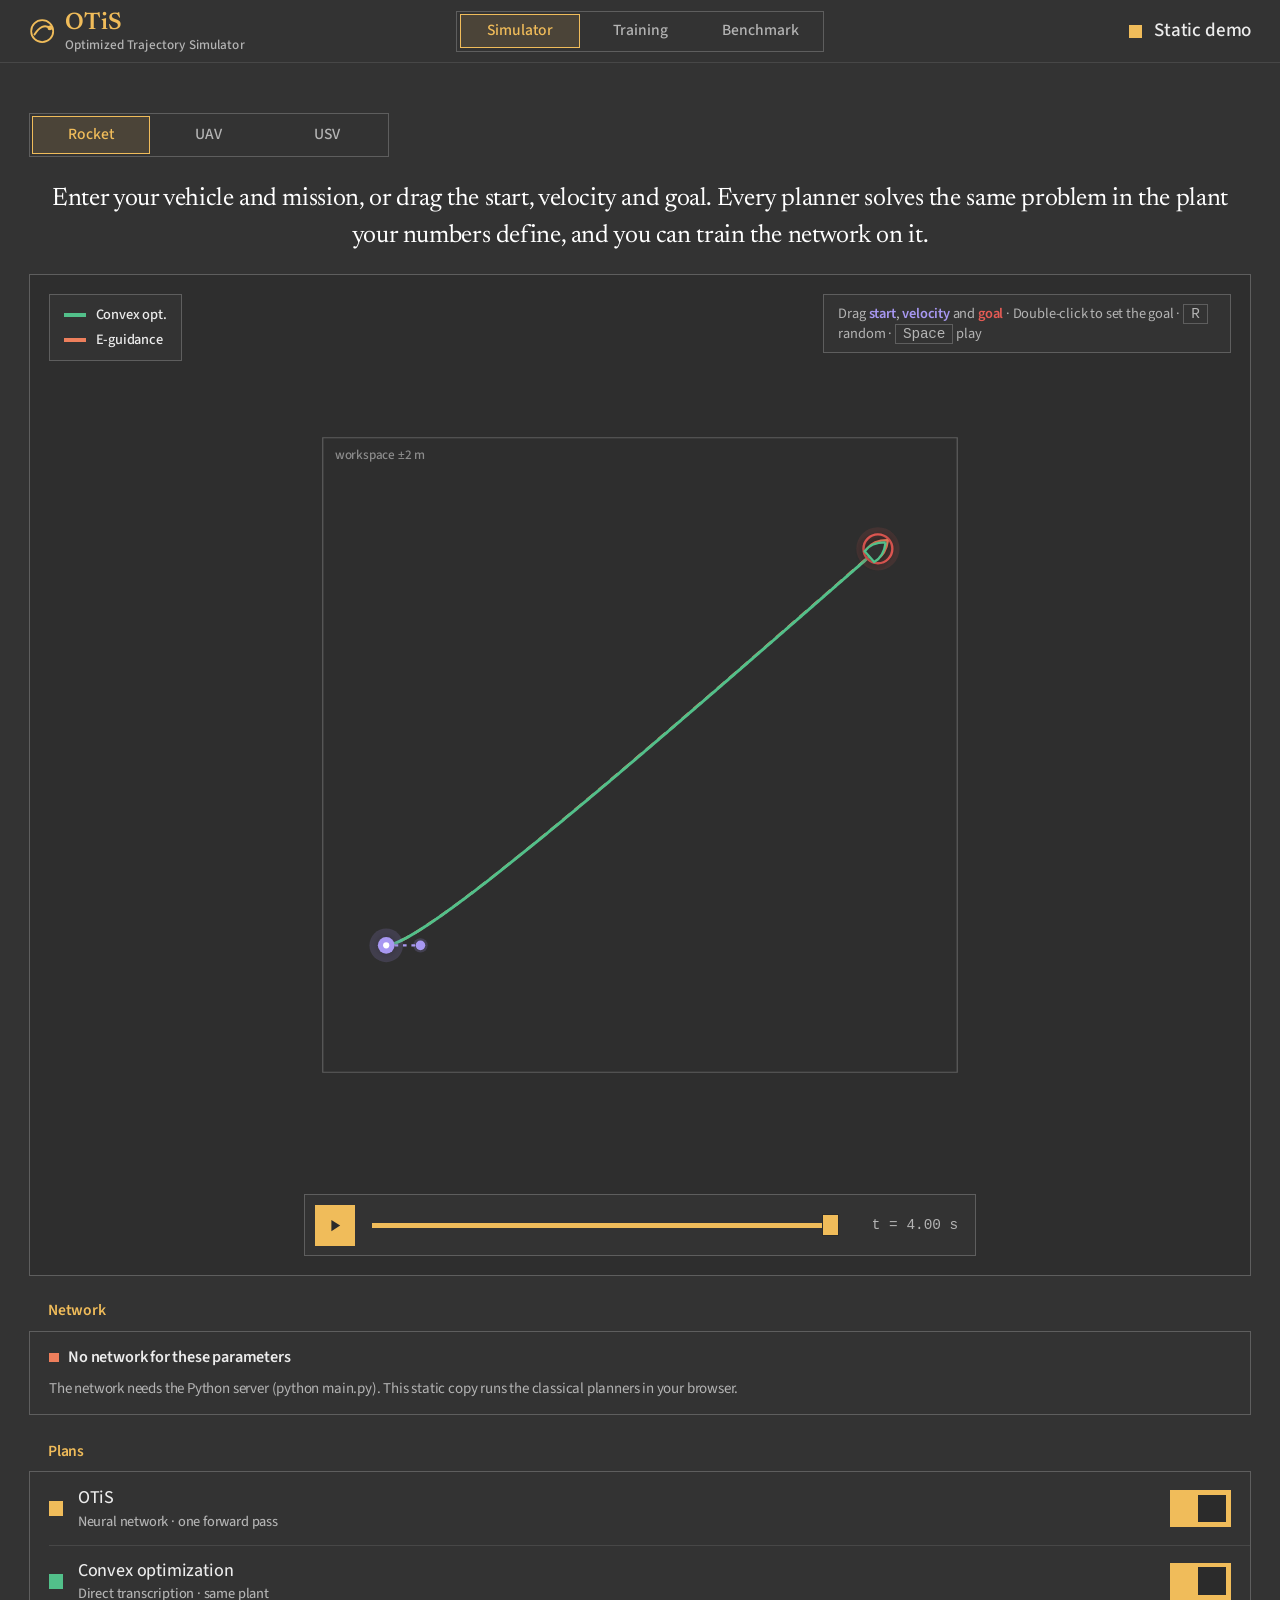
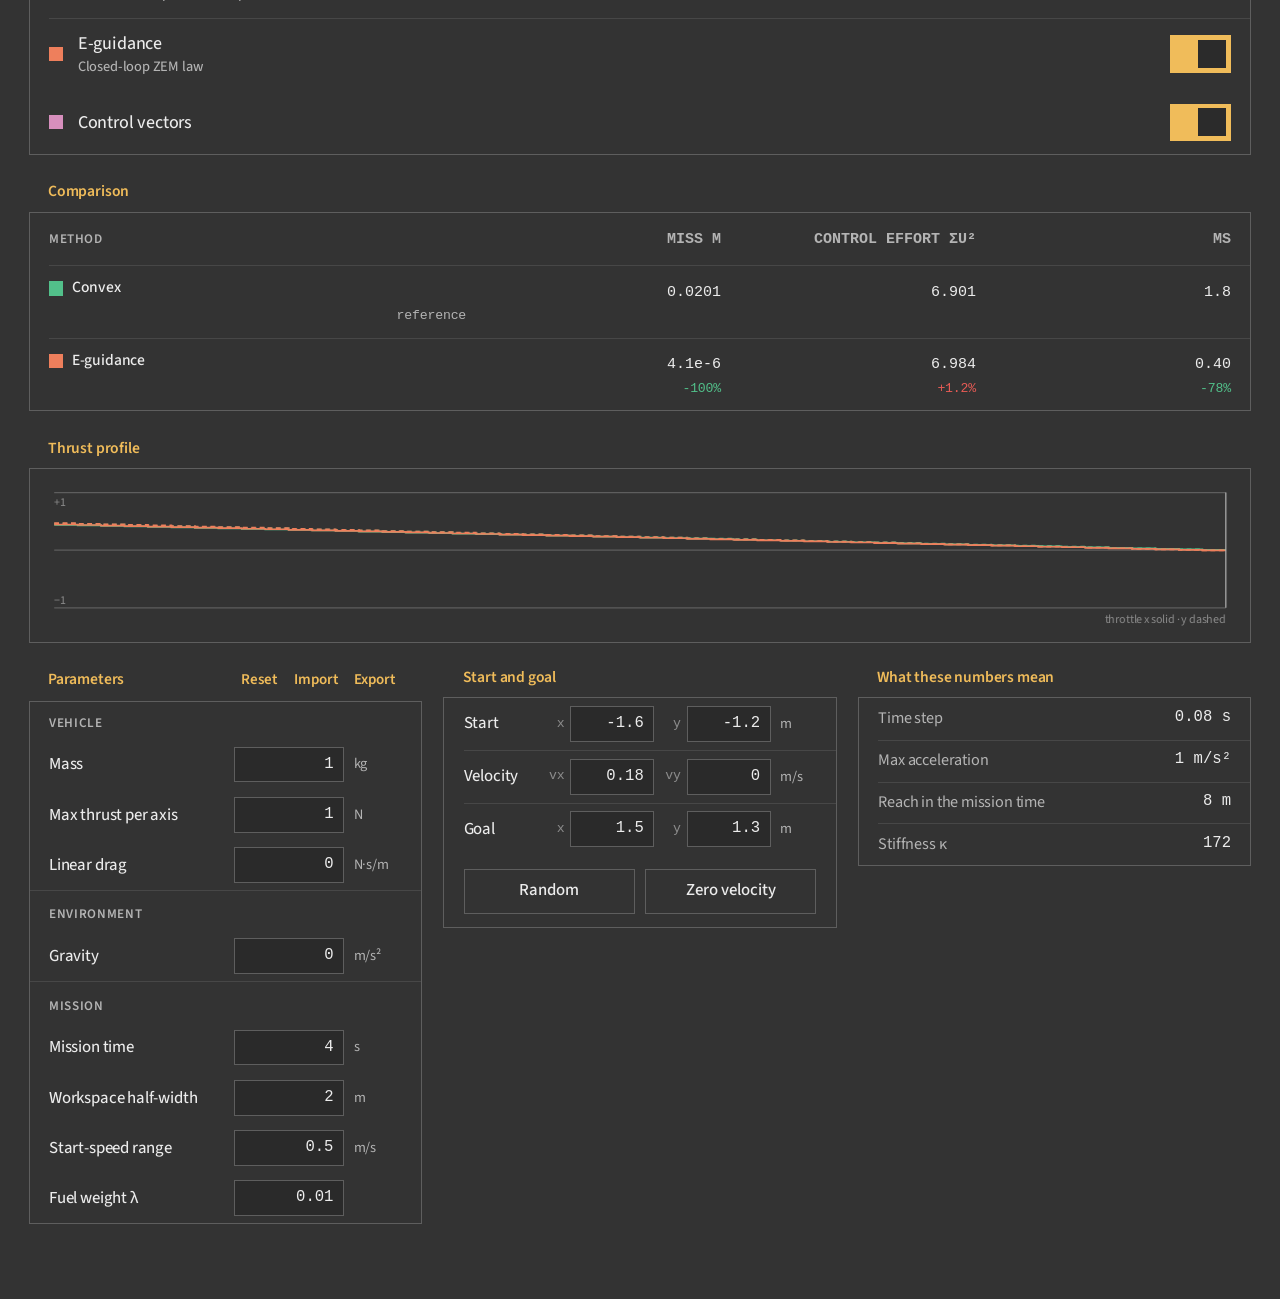
==== otis/web/index.html @ 578c7965 "Initial commit: OTiS (Optimized Trajectory Simulator)" ====
<!doctype html>
<html lang="en">
<head>
  <meta charset="utf-8">
  <meta name="viewport" content="width=device-width, initial-scale=1">
  <title>OTiS</title>
  <meta name="color-scheme" content="dark">
  <meta name="theme-color" content="#333333">
  <link rel="preconnect" href="https://fonts.googleapis.com">
  <link rel="preconnect" href="https://fonts.gstatic.com" crossorigin>
  <link href="https://fonts.googleapis.com/css2?family=Newsreader:opsz,wght@6..72,400..700&family=Source+Sans+3:ital,wght@0,400..700;1,400..700&display=swap" rel="stylesheet">
  <link rel="stylesheet" href="styles.css">
</head>
<body>
  <header class="navbar">
    <div class="nav-inner">
      <div class="brand">
        <svg viewBox="0 0 24 24" class="brand-mark" aria-hidden="true"><circle cx="12" cy="12" r="10" fill="none" stroke="currentColor" stroke-width="1.6"/><path d="M5 15 Q12 4 19 9" fill="none" stroke="currentColor" stroke-width="1.8" stroke-linecap="round"/><circle cx="19" cy="9" r="2.2" fill="currentColor"/></svg>
        <div class="brand-text"><span>OTiS</span><small>Optimized Trajectory Simulator</small></div>
      </div>
      <div class="segmented" id="tabs" role="tablist">
        <button role="tab" data-tab="simulator" class="active">Simulator</button>
        <button role="tab" data-tab="training">Training</button>
        <button role="tab" data-tab="benchmark">Benchmark</button>
        <span class="seg-thumb"></span>
      </div>
      <div class="status" id="status"><span class="dot"></span><span id="status-text">Connecting…</span></div>
    </div>
  </header>

  <main>
    <div class="nav-sub" id="nav-sub">
      <div class="segmented" id="vehicle-tabs" role="tablist" aria-label="Vehicle">
        <button data-vehicle="rocket" class="active">Rocket</button>
        <button data-vehicle="uav">UAV</button>
        <button data-vehicle="usv">USV</button>
        <span class="seg-thumb"></span>
      </div>
    </div>
    <!-- ======================= SIMULATOR ======================= -->
    <section class="view active" id="view-simulator">
      <div class="hero">
        <p id="sim-hero">Enter your vehicle and mission, or drag the start, velocity and goal. Every planner solves the same problem in the plant your numbers define, and you can train the network on it.</p>
      </div>
      <div class="layout three">
        <aside class="inspector params-panel" id="params-panel" aria-label="Parameters">
          <div class="group">
            <div class="group-title">Parameters
              <span class="title-actions">
                <button class="linkbtn" id="btn-reset" title="Restore this vehicle's preset">Reset</button>
                <button class="linkbtn" id="btn-import" title="Load a mission file">Import</button>
                <button class="linkbtn" id="btn-export" title="Save these parameters and the scenario as JSON">Export</button>
                <input type="file" id="import-file" accept="application/json,.json" hidden>
              </span>
            </div>
            <div id="param-groups"></div>
          </div>
          <div class="group">
            <div class="group-title">Start and goal</div>
            <div class="list">
              <div class="field-pair"><span class="pair-lab">Start</span>
                <label class="mini"><span>x</span><input class="num-in" data-sc="x0.0" type="text" inputmode="decimal"></label>
                <label class="mini"><span>y</span><input class="num-in" data-sc="x0.1" type="text" inputmode="decimal"></label><span class="unit">m</span></div>
              <div class="field-pair"><span class="pair-lab">Velocity</span>
                <label class="mini"><span>vx</span><input class="num-in" data-sc="x0.2" type="text" inputmode="decimal"></label>
                <label class="mini"><span>vy</span><input class="num-in" data-sc="x0.3" type="text" inputmode="decimal"></label><span class="unit">m/s</span></div>
              <div class="field-pair"><span class="pair-lab">Goal</span>
                <label class="mini"><span>x</span><input class="num-in" data-sc="goal.0" type="text" inputmode="decimal"></label>
                <label class="mini"><span>y</span><input class="num-in" data-sc="goal.1" type="text" inputmode="decimal"></label><span class="unit">m</span></div>
              <div class="row buttons"><button class="btn" id="btn-random">Random</button><button class="btn" id="btn-zero">Zero velocity</button></div>
            </div>
          </div>
          <div class="group">
            <div class="group-title">What these numbers mean</div>
            <div class="list" id="derived"></div>
          </div>
        </aside>

        <div class="stage card">
          <canvas id="sim-canvas"></canvas>
          <div class="legend glass" id="sim-legend"></div>
          <div class="hint glass" id="sim-hint">Drag <b class="c-start">start</b>, <b class="c-vel">velocity</b> and <b class="c-goal">goal</b> · Double-click to set the goal · <kbd>R</kbd> random · <kbd>Space</kbd> play</div>
          <div class="transport glass">
            <button class="icon-btn" id="play-btn" aria-label="Play"><svg viewBox="0 0 24 24"><path d="M8 5v14l11-7z"/></svg></button>
            <input type="range" id="time-slider" min="0" max="50" value="50" step="0.01" aria-label="Time">
            <span class="mono" id="time-label">t = 4.00 s</span>
          </div>
        </div>

        <aside class="inspector">
          <div class="group">
            <div class="group-title">Network</div>
            <div class="list" id="neural-card"></div>
          </div>

          <div class="group">
            <div class="group-title">Plans</div>
            <div class="list">
              <div id="method-list"></div>
              <label class="row"><span class="swatch thrust"></span><span class="grow">Control vectors</span><input type="checkbox" class="switch" id="show-thrust" checked></label>
            </div>
          </div>

          <div class="group">
            <div class="group-title">Comparison <span class="muted" id="opt-note"></span></div>
            <div class="list compare" id="compare"></div>
          </div>

          <div class="group">
            <div class="group-title">Thrust profile</div>
            <div class="list pad"><canvas id="thrust-canvas" height="120"></canvas></div>
          </div>

        </aside>
      </div>
    </section>

    <!-- ======================= TRAINING ======================= -->
    <section class="view" id="view-training">
      <div class="hero">
        <h1>Train a model for your vehicle.</h1>
      </div>
      <div class="layout">
        <div class="stage card">
          <canvas id="train-canvas"></canvas>
          <div class="badge glass" id="train-badge">Step 0</div>
          <div class="transport glass">
            <button class="icon-btn" id="evo-play" aria-label="Replay evolution"><svg viewBox="0 0 24 24"><path d="M8 5v14l11-7z"/></svg></button>
            <input type="range" id="evo-slider" min="0" max="0" value="0" step="1" aria-label="Training snapshot">
            <span class="mono" id="evo-label">live</span>
          </div>
        </div>
        <aside class="inspector">
          <div class="group">
            <div class="group-title">Plant <span class="muted">from the Simulator's parameters</span></div>
            <div class="list" id="train-plant"></div>
          </div>
          <div class="group">
            <div class="group-title">Model</div>
            <div class="list">
              <div class="row col">
                <div class="segmented small" id="size-seg"></div>
                <small class="muted" id="size-note"></small>
              </div>
              <div class="row"><span class="grow">Training steps</span><span class="mono" id="steps-val">6000</span></div>
              <div class="row slider-row"><input type="range" id="steps" min="500" max="30000" step="500" value="6000"></div>
              <div class="row buttons">
                <button class="btn primary" id="btn-train">Train</button>
                <button class="btn" id="btn-pause" disabled>Pause</button>
                <button class="btn" id="btn-stop" disabled>Stop</button>
              </div>
            </div>
          </div>
          <div class="group">
            <div class="group-title">Progress</div>
            <div class="list">
              <div class="row col">
                <div class="progress"><div id="progress-bar"></div></div>
              </div>
              <div class="kpis">
                <div class="kpi"><span class="kpi-val" id="k-loss">—</span><span class="kpi-lab">Validation loss</span></div>
                <div class="kpi"><span class="kpi-val" id="k-dist">—</span><span class="kpi-lab">Mean miss</span></div>
                <div class="kpi"><span class="kpi-val" id="k-rate">—</span><span class="kpi-lab">Steps / s</span></div>
                <div class="kpi"><span class="kpi-val" id="k-params">—</span><span class="kpi-lab">Parameters</span></div>
              </div>
            </div>
          </div>
          <div class="group">
            <div class="group-title">Loss <span class="muted">log scale</span></div>
            <div class="list pad"><canvas id="loss-canvas" height="180"></canvas>
              <div class="mini-legend"><span><i class="ln neural"></i>Validation loss</span><span><i class="ln convex"></i>Squared miss</span></div>
            </div>
          </div>
        </aside>
      </div>
      <div class="card table-card log-card">
        <div class="log-head">
          <h2>Training log <span class="muted" id="log-sub">updates live while training</span></h2>
          <div class="log-tools">
            <span class="muted small-lab">Every</span>
            <div class="segmented" id="log-every">
              <button data-every="100">100</button><button data-every="250" class="active">250</button><button data-every="500">500</button><button data-every="1000">1000</button>
            </div>
            <span class="muted small-lab">steps</span>
            <button class="btn" id="log-csv">Export CSV</button>
          </div>
        </div>
        <div class="table-wrap log-wrap"><table id="log-table"></table></div>
        <small class="muted log-foot">Validation metrics are measured on the same fixed set of unseen missions at every row. Δ val is the change from the row below. Time excludes compilation and pauses.</small>
      </div>
    </section>

    <!-- ======================= BENCHMARK ======================= -->
    <section class="view" id="view-benchmark">
      <div class="hero">
        <h1>Measured against the status quo.</h1>
        <p>Thousands of unseen missions, scored by the same simulator. The convex solver is how flight systems solve this class of problem. The exact optimum is the referee.</p>
      </div>
      <div id="bench-empty" class="card empty">No benchmark yet. Run <code>python main.py --benchmark</code>, then reload.</div>
      <div id="bench" hidden>
        <div class="tiles" id="bench-tiles"></div>
        <div class="card table-card">
          <h2>Problem definition</h2>
          <dl class="defs" id="problem-def"></dl>
        </div>
        <div class="card table-card">
          <h2>Head-to-head</h2>
          <div class="table-wrap"><table id="bench-table"></table></div>
        </div>
        <div class="card table-card">
          <h2>Numerical deltas</h2>
          <div class="table-wrap"><table id="delta-table"></table></div>
          <div class="delta-legend"><span><i class="good-sw"></i>green = better for the first method</span><span><i class="bad-sw"></i>red = worse for the first method</span><span class="muted">ΔJ % is a ratio of means: (mean J<sub>a</sub> − mean J<sub>b</sub>) / mean J<sub>b</sub>. Lower is better in every column.</span></div>
        </div>
        <div class="two">
          <div class="card table-card">
            <h2>Cross-validation</h2>
            <ul class="checks" id="cv-list"></ul>
          </div>
          <div class="card table-card">
            <h2>Compute per plan</h2>
            <div class="bars" id="time-bars"></div>
          </div>
        </div>
        <p class="footnote" id="bench-foot"></p>
      </div>
    </section>
  </main>

  <div class="toast glass" id="toast"></div>
  <script src="plant.js"></script>
  <script src="app.js"></script>
</body>
</html>
---- otis/web/styles.css ----
/* UI scale 1.2 applied to all px sizes. OTiS — charcoal #333 with a gold #f0bc5a accent and hairline outlines. */

:root {
  /* Dark charcoal page, warm gold accent, thin outlines instead of shadows
     (inspired by Wolfram|Alpha's home page). */
  --bg: #333333;
  --bg-elev: #333333;          /* boxes sit on the page, separated by a line */
  --bg-input: #2a2a2a;
  --fill: rgba(255, 255, 255, 0.06);
  --fill-2: rgba(255, 255, 255, 0.11);
  --label: #ececec;
  --label-2: #b4b4b4;
  --label-3: #8c8c8c;
  --line: #5e5e5e;             /* the thin box outline */
  --line-strong: #7a7a7a;
  --sep: #474747;              /* rows inside a box */
  --glass: #333333;
  --glass-border: #5e5e5e;
  --nav: #333333;
  --shadow: none;

  --accent: #f0bc5a;
  --on-accent: #2b2b2b;
  --blue: #f0bc5a;             /* OTiS network path = brand gold */
  --purple: #a898f2;           /* start marker, velocity */
  --green: #52c08a;            /* convex optimization */
  --orange: #ee7f5c;           /* E-guidance */
  --red: #e65b55;              /* goal */
  --pink: #d78fbd;             /* control vectors */
  --indigo: #a898f2;
  --teal: #55b6cc;             /* pursuit */
  --yellow: #f6d27f;
  --navy: #f0bc5a;

  --canvas-bg: #2e2e2e;
  --grid: rgba(255, 255, 255, 0.05);
  --grid-strong: #5e5e5e;

  --radius-xl: 0;
  --radius-l: 0;
  --radius-m: 0;
  --font: "Source Sans 3", "Segoe UI", system-ui, sans-serif;
  --serif: "Newsreader", "Iowan Old Style", "Palatino Linotype", Palatino, serif;
  --mono: ui-monospace, "SF Mono", "JetBrains Mono", Menlo, Consolas, monospace;
  --ease: cubic-bezier(.25, .1, .25, 1);
  --spring: cubic-bezier(.34, 1.36, .64, 1);
}

* { box-sizing: border-box; }
html, body { margin: 0; }
body {
  background: var(--bg);
  color: var(--label);
  font-family: var(--font);
  font-size: 18px;
  line-height: 1.4;
  letter-spacing: -0.01em;
  -webkit-font-smoothing: antialiased;
  -moz-osx-font-smoothing: grayscale;
}
button, input { font: inherit; color: inherit; }
.mono { font-family: var(--mono); font-size: 15.6px; font-variant-numeric: tabular-nums; letter-spacing: 0; }
.muted { color: var(--label-2); font-weight: 400; }
small { display: block; color: var(--label-2); font-size: 14.4px; margin-top: 1px; }
code, kbd { font-family: var(--mono); font-size: 14.4px; background: var(--fill); padding: 1px 7.2px; border-radius: 0; }

/* ---------- navigation bar (translucent material) ---------- */
.navbar {
  position: sticky; top: 0; z-index: 20;
  background: var(--nav);
  backdrop-filter: saturate(180%) blur(24px);
  -webkit-backdrop-filter: saturate(180%) blur(24px);
  border-bottom: 0.5px solid var(--sep);
}
.nav-inner {
  max-width: 1728px; margin: 0 auto; height: 62.4px; padding: 0 28.8px;
  display: grid; grid-template-columns: 1fr auto 1fr; align-items: center; gap: 19.2px;
}
.brand { display: flex; align-items: center; gap: 9.6px; font-weight: 600; font-size: 20.4px; letter-spacing: -0.02em; }
.brand-text { display: flex; flex-direction: column; line-height: 1.15; }
.brand-text span { font-family: var(--serif); font-size: 24px; letter-spacing: 0.02em; }
.brand-text small { margin: 0; font-size: 13.2px; font-weight: 500; color: var(--label-2); letter-spacing: 0.01em; }
.brand-mark { width: 26.4px; height: 26.4px; color: var(--accent); }
.status { justify-self: end; display: flex; align-items: center; gap: 9.6px; font-size: 15.6px; color: var(--label-2); }
.status .dot { width: 9.6px; height: 9.6px; border-radius: 0; background: var(--label-3); transition: background .3s; }
.status.live .dot { background: var(--green); box-shadow: 0 0 0 0 var(--green); animation: pulse 1.6s infinite; }
.status.ready .dot { background: var(--blue); }
.status.warn .dot { background: var(--orange); }
@keyframes pulse { 0% { box-shadow: 0 0 0 0 rgba(52,199,89,.5);} 70% { box-shadow: 0 0 0 8.4px rgba(52,199,89,0);} 100% { box-shadow: 0 0 0 0 rgba(52,199,89,0);} }

/* ---------- segmented control ---------- */
.segmented {
  position: relative; display: inline-grid; grid-auto-flow: column; grid-auto-columns: 1fr;
  background: var(--fill); border-radius: 0; padding: 2.4px; isolation: isolate;
}
.segmented button {
  position: relative; z-index: 1; border: 0; background: none; cursor: pointer;
  padding: 6px 21.6px; font-size: 15.6px; font-weight: 500; border-radius: 0; color: var(--label);
  transition: color .2s var(--ease); white-space: nowrap;
}
.segmented .seg-thumb {
  position: absolute; z-index: 0; top: 2.4px; bottom: 2.4px; left: 2.4px; border-radius: 0;
  background: var(--bg-elev); box-shadow: 0 3.6px 9.6px rgba(0,0,0,.12), 0 3.6px 1px rgba(0,0,0,.04);
  transition: transform .35s var(--spring), width .35s var(--spring);
}
.segmented.small { display: grid; width: 100%; }
.segmented.small button { padding: 6px 4.8px; font-size: 14.4px; min-width: 0; overflow: hidden; text-overflow: ellipsis; }
.layout > * { min-width: 0; }

/* ---------- views ---------- */
main { max-width: 1728px; margin: 0 auto; padding: 0 28.8px 76.8px; }
.view { display: none; animation: fade .45s var(--ease); }
.view.active { display: block; }
@keyframes fade { from { opacity: 0; transform: translateY(7.2px); } to { opacity: 1; transform: none; } }

.hero { text-align: center; padding: 52.8px 0 33.6px; }
.hero h1 { font-size: clamp(38.4px, 4.2vw, 62.4px); line-height: 1.07; font-weight: 650; letter-spacing: -0.025em; margin: 0 0 14.4px; font-family: var(--serif); }
.hero p { max-width: 864px; margin: 0 auto; font-size: 22.8px; line-height: 1.45; color: var(--label-2); letter-spacing: -0.015em; }

.layout { display: grid; grid-template-columns: minmax(0, 1fr) 468px; gap: 24px; align-items: start; }
@media (max-width: 1296px) { .layout { grid-template-columns: 1fr; } }

.card { background: var(--bg-elev); border-radius: 0; box-shadow: var(--shadow); }
.glass {
  background: var(--glass);
  backdrop-filter: saturate(180%) blur(28.8px);
  -webkit-backdrop-filter: saturate(180%) blur(28.8px);
  border: 0.5px solid var(--glass-border);
  box-shadow: 0 4.8px 21.6px rgba(0,0,0,.08);
}

/* ---------- stage ---------- */
.stage { position: relative; overflow: hidden; aspect-ratio: 1 / 0.82; width: 100%; }
.stage canvas { position: absolute; inset: 0; width: 100%; height: 100%; display: block; touch-action: none; }
#sim-canvas { cursor: crosshair; }
#sim-canvas.grab { cursor: grab; }
#sim-canvas.grabbing { cursor: grabbing; }
.legend { position: absolute; top: 19.2px; left: 19.2px; border-radius: 0; padding: 9.6px 14.4px; display: flex; flex-direction: column; gap: 4.8px; font-size: 14.4px; font-weight: 500; }
.legend span { display: flex; align-items: center; gap: 9.6px; }
.legend i { width: 21.6px; height: 3.6px; border-radius: 0; display: inline-block; }
.hint { position: absolute; top: 19.2px; right: 19.2px; border-radius: 0; padding: 8.4px 14.4px; font-size: 14.4px; color: var(--label-2); max-width: 408px; transition: opacity .4s; }
.hint b { font-weight: 600; }
.c-start { color: var(--purple); } .c-goal { color: var(--red); } .c-vel { color: var(--indigo); }
.badge { position: absolute; top: 19.2px; left: 19.2px; border-radius: 0; padding: 8.4px 14.4px; font-size: 15.6px; font-weight: 600; font-variant-numeric: tabular-nums; }
.transport {
  position: absolute; left: 50%; bottom: 19.2px; transform: translateX(-50%);
  width: min(672px, calc(100% - 38.4px)); border-radius: 0; padding: 9.6px 16.8px 9.6px 9.6px;
  display: flex; align-items: center; gap: 14.4px;
}
.transport .mono { min-width: 103.2px; text-align: right; color: var(--label-2); font-size: 14.4px; }
.icon-btn { width: 40.8px; height: 40.8px; border-radius: 0; border: 0; background: var(--accent); color: white; display: grid; place-items: center; cursor: pointer; flex: none; transition: transform .2s var(--spring), filter .2s; }
.icon-btn svg { width: 19.2px; height: 19.2px; fill: currentColor; }
.icon-btn:hover { filter: brightness(1.08); }
.icon-btn:active { transform: scale(.92); }

/* ---------- range slider (iOS style) ---------- */
input[type=range] { -webkit-appearance: none; appearance: none; width: 100%; height: 33.6px; background: transparent; cursor: pointer; flex: 1; --p: 100%; }
input[type=range]::-webkit-slider-runnable-track { height: 4.8px; border-radius: 0; background: linear-gradient(to right, var(--accent) var(--p), var(--fill-2) var(--p)); }
input[type=range]::-moz-range-track { height: 4.8px; border-radius: 0; background: var(--fill-2); }
input[type=range]::-moz-range-progress { height: 4.8px; border-radius: 0; background: var(--accent); }
input[type=range]::-webkit-slider-thumb { -webkit-appearance: none; width: 26.4px; height: 26.4px; margin-top: -10.8px; border-radius: 0; background: #fff; box-shadow: 0 0.5px 4.8px rgba(0,0,0,.12), 0 7.2px 15.6px rgba(0,0,0,.12), 0 0 0 .5px rgba(0,0,0,.04); transition: transform .15s var(--spring); }
input[type=range]::-moz-range-thumb { width: 26.4px; height: 26.4px; border: 0; border-radius: 0; background: #fff; box-shadow: 0 0.5px 4.8px rgba(0,0,0,.12), 0 7.2px 15.6px rgba(0,0,0,.12); }
input[type=range]:active::-webkit-slider-thumb { transform: scale(1.1); }

/* ---------- inspector: grouped inset lists ---------- */
.inspector { display: flex; flex-direction: column; gap: 26.4px; }
.group-title { font-size: 15.6px; font-weight: 600; color: var(--label); padding: 0 19.2px 8.4px; display: flex; justify-content: space-between; align-items: baseline; }
.group-title .muted { font-size: 14.4px; }
.list { background: var(--bg-elev); border-radius: 0; box-shadow: var(--shadow); overflow: hidden; }
.list.pad { padding: 14.4px 16.8px; }
.row { display: flex; align-items: center; gap: 14.4px; padding: 13.2px 19.2px; min-height: 52.8px; position: relative; }
.row + .row::before { content: ""; position: absolute; top: 0; left: 19.2px; right: 0; height: 0.5px; background: var(--sep); }
.row.col { flex-direction: column; align-items: stretch; gap: 7.2px; }
.row.slider-row { padding-top: 0; min-height: 40.8px; }
.row.slider-row::before { display: none; }
.row.buttons { gap: 9.6px; }
.row.buttons .btn { flex: 1; }
.grow { flex: 1; min-width: 0; font-weight: 450; }
label.row { cursor: pointer; }
.swatch { width: 14.4px; height: 14.4px; border-radius: 0; flex: none; }
.swatch.neural { background: var(--blue); } .swatch.convex { background: var(--green); } .swatch.eguid { background: var(--orange); } .swatch.thrust { background: var(--pink); }

/* iOS switch */
.switch { -webkit-appearance: none; appearance: none; width: 61.2px; height: 37.2px; border-radius: 0; background: var(--fill-2); position: relative; cursor: pointer; flex: none; transition: background .25s var(--ease); margin: 0; }
.switch::after { content: ""; position: absolute; top: 2.4px; left: 2.4px; width: 32.4px; height: 32.4px; border-radius: 0; background: #fff; box-shadow: 0 3.6px 9.6px rgba(0,0,0,.15), 0 3.6px 1px rgba(0,0,0,.06); transition: transform .3s var(--spring); }
.switch:checked { background: var(--green); }
.switch:checked::after { transform: translateX(24px); }

/* buttons */
.btn { border: 0; border-radius: 0; background: var(--fill); padding: 9.6px 19.2px; font-size: 16.8px; font-weight: 500; cursor: pointer; transition: transform .15s var(--spring), background .2s, opacity .2s; }
.btn:hover { background: var(--fill-2); }
.btn:active { transform: scale(.96); }
.btn.primary { background: var(--accent); color: #fff; }
.btn.primary:hover { filter: brightness(1.08); }
.btn:disabled { opacity: .4; pointer-events: none; }

/* comparison table */
.compare .row { padding: 12px 19.2px; }
.cmp-head { font-size: 13.2px; text-transform: uppercase; letter-spacing: .04em; color: var(--label-2); font-weight: 600; }
.cmp-grid { display: grid; grid-template-columns: minmax(0, 1.7fr) repeat(3, minmax(0, 1fr)); gap: 4.8px 9.6px; width: 100%; align-items: baseline; }
.cmp-grid .num { text-align: right; font-family: var(--mono); font-size: 15px; font-variant-numeric: tabular-nums; letter-spacing: 0; }
.cmp-name { display: flex; align-items: center; gap: 8.4px; font-weight: 500; font-size: 15.6px; white-space: nowrap; overflow: hidden; text-overflow: ellipsis; }
.delta { font-size: 13.2px; font-family: var(--mono); text-align: right; }
.delta.good { color: var(--green); } .delta.bad { color: var(--red); } .delta.neutral { color: var(--label-2); }

/* KPIs */
.kpis { display: grid; grid-template-columns: 1fr 1fr; border-top: 0.5px solid var(--sep); }
.kpi { padding: 14.4px 19.2px; display: flex; flex-direction: column; gap: 2.4px; }
.kpi:nth-child(odd) { border-right: 0.5px solid var(--sep); }
.kpi:nth-child(n+3) { border-top: 0.5px solid var(--sep); }
.kpi-val { font-size: 26.4px; font-weight: 600; letter-spacing: -0.02em; font-variant-numeric: tabular-nums; }
.kpi-lab { font-size: 14.4px; color: var(--label-2); }
.progress { height: 7.2px; border-radius: 0; background: var(--fill); overflow: hidden; }
.progress div { height: 100%; width: 0; background: var(--accent); border-radius: 0; transition: width .3s var(--ease); }
.mini-legend { display: flex; gap: 19.2px; font-size: 14.4px; color: var(--label-2); margin-top: 7.2px; }
.mini-legend .ln { display: inline-block; width: 16.8px; height: 3.6px; border-radius: 0; margin-right: 7.2px; vertical-align: middle; }
.ln.neural { background: var(--blue); } .ln.convex { background: var(--green); }
#thrust-canvas, #loss-canvas { width: 100%; display: block; }

/* ---------- benchmark ---------- */
.empty { padding: 57.6px; text-align: center; color: var(--label-2); }
.tiles { display: grid; grid-template-columns: repeat(4, 1fr); gap: 19.2px; margin-bottom: 24px; }
@media (max-width: 1152px) { .tiles { grid-template-columns: repeat(2, 1fr); } }
.tile { background: var(--bg-elev); border-radius: 0; box-shadow: var(--shadow); padding: 26.4px 26.4px 24px; }
.tile .t-lab { font-size: 15.6px; font-weight: 600; color: var(--label-2); }
.tile .t-val { font-size: 48px; font-weight: 700; letter-spacing: -0.035em; line-height: 1.1; margin: 9.6px 0 4.8px; font-variant-numeric: tabular-nums; }
.tile .t-sub { font-size: 15.6px; color: var(--label-2); }
.tile.blue .t-val { color: var(--blue); } .tile.green .t-val { color: var(--green); } .tile.orange .t-val { color: var(--orange); } .tile.indigo .t-val { color: var(--indigo); }
.table-card { padding: 26.4px 28.8px; margin-bottom: 24px; }
.table-card h2 { margin: 0 0 16.8px; font-size: 25.2px; font-weight: 600; letter-spacing: -0.02em; }
.table-wrap { overflow-x: auto; }
table { width: 100%; border-collapse: collapse; font-size: 16.8px; }
th { text-align: right; font-size: 14.4px; font-weight: 600; color: var(--label-2); padding: 9.6px 12px; border-bottom: 0.5px solid var(--sep); white-space: nowrap; }
td { text-align: right; padding: 13.2px 12px; border-bottom: 0.5px solid var(--sep); font-family: var(--mono); font-size: 15.6px; font-variant-numeric: tabular-nums; letter-spacing: 0; white-space: nowrap; }
th:first-child, td:first-child { text-align: left; font-family: var(--font); font-size: 16.8px; letter-spacing: -0.01em; }
td:first-child { font-weight: 500; }
tr:last-child td { border-bottom: 0; }
td.good { color: var(--green); } td.bad { color: var(--red); }
.two { display: grid; grid-template-columns: 1fr 1fr; gap: 24px; }
@media (max-width: 1152px) { .two { grid-template-columns: 1fr; } }
.checks { list-style: none; margin: 0; padding: 0; }
.checks li { display: flex; gap: 14.4px; padding: 12px 0; border-bottom: 0.5px solid var(--sep); align-items: flex-start; }
.checks li:last-child { border-bottom: 0; }
.checks .ok { width: 26.4px; height: 26.4px; border-radius: 0; background: var(--green); color: #fff; display: grid; place-items: center; flex: none; font-size: 15.6px; font-weight: 700; }
.checks .c-t { font-weight: 500; }
.checks .c-v { font-family: var(--mono); font-size: 14.4px; color: var(--label-2); }
.bars { display: flex; flex-direction: column; gap: 16.8px; }
.bar-row .bar-lab { display: flex; justify-content: space-between; font-size: 15.6px; margin-bottom: 6px; }
.bar-row .bar-lab .mono { color: var(--label-2); font-size: 14.4px; }
.bar-track { height: 12px; background: var(--fill); border-radius: 0; overflow: hidden; }
.bar-fill { height: 100%; border-radius: 0; transition: width .8s var(--ease); }
.footnote { color: var(--label-2); font-size: 15.6px; max-width: 1080px; margin: 9.6px auto 0; text-align: center; }

/* toast */
.toast { position: fixed; left: 50%; bottom: 33.6px; transform: translate(-50%, 24px); opacity: 0; border-radius: 0; padding: 12px 21.6px; font-size: 16.8px; font-weight: 500; pointer-events: none; transition: all .35s var(--spring); z-index: 50; }
.toast.show { opacity: 1; transform: translate(-50%, 0); }

@media (prefers-reduced-motion: reduce) { * { animation: none !important; transition: none !important; } }
@media (max-width: 768px) {
  .nav-inner { grid-template-columns: auto 1fr; padding: 0 19.2px; }
  .status { display: none; }
  main { padding: 0 19.2px 57.6px; }
  .hint { display: none; }
}


.vehicle-bar { display: flex; flex-direction: column; align-items: center; gap: 14.4px; margin: 0 0 26.4px; }
.vehicle-blurb { max-width: 864px; margin: 0; font-size: 18px; line-height: 1.45; color: var(--label-2); text-align: center; }
.swatch.pursuit { background: var(--teal); }

/* ---------- parameters panel ---------- */
.layout.three { grid-template-columns: 360px minmax(0, 1fr) 432px; }
@media (max-width: 1584px) {
  .layout.three { grid-template-columns: minmax(0, 1fr) 432px; }
  .layout.three .params-panel { grid-column: 1 / -1; order: 3; display: grid; grid-template-columns: repeat(auto-fit, minmax(360px, 1fr)); align-items: start; }
}
@media (max-width: 1296px) { .layout.three { grid-template-columns: 1fr; } }
.params-panel { gap: 21.6px; }
.title-actions { display: flex; gap: 2.4px; }
.linkbtn { border: 0; background: none; color: var(--accent); font-size: 15px; font-weight: 600; padding: 2.4px 7.2px; border-radius: 0; cursor: pointer; }
.linkbtn:hover { background: var(--fill); }
.param-sub { font-size: 13.2px; font-weight: 600; letter-spacing: .05em; text-transform: uppercase; color: var(--label-2); padding: 14.4px 19.2px 7.2px; }
.param-sub:first-child { padding-top: 12px; }
.param-list + .param-sub { border-top: 0.5px solid var(--sep); }
.field { display: grid; grid-template-columns: minmax(0, 1fr) 110.4px 52.8px; align-items: center; gap: 9.6px; padding: 7.2px 14.4px 7.2px 19.2px; min-height: 48px; }
.field-lab { font-size: 16.8px; font-weight: 450; line-height: 1.2; cursor: help; text-decoration: underline dotted transparent; text-underline-offset: 3.6px; }
.field-lab:hover { text-decoration-color: var(--label-3); }
.field .unit, .field-pair .unit { font-size: 14.4px; color: var(--label-2); white-space: nowrap; }
.num-in {
  width: 100%; min-width: 0; border: 0.5px solid transparent; border-radius: 0; background: var(--fill);
  padding: 6px 9.6px; text-align: right; font-family: var(--mono); font-size: 15.6px; font-variant-numeric: tabular-nums;
  letter-spacing: 0; outline: none; transition: background .15s, box-shadow .15s, border-color .15s;
}
.num-in:hover { background: var(--fill-2); }
.num-in:focus { background: var(--bg); border-color: var(--accent); box-shadow: 0 0 0 3.6px rgba(85, 85, 85, .18); }
.num-in.invalid { border-color: var(--red); box-shadow: 0 0 0 3.6px rgba(139, 58, 42, .18); }
.num-in.edited { font-weight: 600; }
.num-in:disabled { opacity: .55; cursor: not-allowed; }
.field-note { grid-column: 1 / -1; font-size: 13.8px; color: var(--red); margin-top: -2.4px; }
.field-pair { display: grid; grid-template-columns: 74.4px 1fr 1fr 40.8px; gap: 9.6px; align-items: center; padding: 8.4px 14.4px 8.4px 19.2px; position: relative; }
.field-pair + .field-pair::before { content: ""; position: absolute; top: 0; left: 19.2px; right: 0; height: 0.5px; background: var(--sep); }
.pair-lab { font-size: 16.8px; font-weight: 450; }
.mini { display: flex; align-items: center; gap: 6px; min-width: 0; }
.mini > span { font-size: 13.2px; color: var(--label-3); font-family: var(--mono); width: 16.8px; text-align: right; flex: none; }
.drow { display: flex; justify-content: space-between; gap: 14.4px; padding: 9.6px 19.2px; font-size: 16.2px; position: relative; }
.drow + .drow::before { content: ""; position: absolute; top: 0; left: 19.2px; right: 0; height: 0.5px; background: var(--sep); }
.drow .mono { color: var(--label); }
.drow .dlab { color: var(--label-2); }
.notes { padding: 9.6px 19.2px 14.4px; display: flex; flex-direction: column; gap: 7.2px; border-top: 0.5px solid var(--sep); }
.note { font-size: 15px; line-height: 1.35; padding: 8.4px 12px; border-radius: 0; background: rgba(181, 106, 60, .12); color: var(--label); }
.note.ok { background: rgba(61, 92, 74, .12); }
.note.info { background: var(--fill); color: var(--label-2); }
.neural-body { padding: 14.4px 19.2px; display: flex; flex-direction: column; gap: 9.6px; font-size: 16.2px; }
.neural-body .state { display: flex; align-items: center; gap: 9.6px; font-weight: 600; }
.neural-body .state i { width: 9.6px; height: 9.6px; border-radius: 0; background: var(--label-3); flex: none; }
.neural-body .state.on i { background: var(--green); }
.neural-body .state.live i { background: var(--green); animation: pulse 1.6s infinite; }
.neural-body .state.off i { background: var(--orange); }
.neural-body p { margin: 0; color: var(--label-2); font-size: 15px; }
.neural-body .btn { align-self: flex-start; }
.plant-summary { padding: 12px 19.2px 14.4px; display: flex; flex-wrap: wrap; gap: 7.2px; }
.chip { font-size: 14.4px; font-family: var(--mono); background: var(--fill); border-radius: 0; padding: 3.6px 9.6px; letter-spacing: 0; white-space: nowrap; }
.chip b { font-family: var(--font); font-weight: 600; margin-right: 4.8px; letter-spacing: -0.01em; }


/* ---------- outlined, shadowless theme ---------- */
.navbar { background: var(--bg); backdrop-filter: none; -webkit-backdrop-filter: none; border-bottom: 1px solid var(--sep); }
.brand-mark, .brand-text span { color: var(--accent); }
.card, .list, .tile, .glass { background: var(--bg-elev); box-shadow: none; border: 1px solid var(--line); backdrop-filter: none; -webkit-backdrop-filter: none; }
.glass { background: rgba(51, 51, 51, 0.94); }
.stage.card { background: var(--canvas-bg); }
.hero h1 { color: var(--label); font-weight: 500; }
.hero p { font-family: var(--serif); font-style: italic; font-weight: 300; color: var(--label-2); }
.group-title { color: var(--accent); font-weight: 600; }
.group-title .muted { color: var(--label-3); }

/* segmented: dark pill track, active segment outlined in gold */
.segmented { background: transparent; border: 1px solid var(--line); padding: 2.4px; }
.segmented .seg-thumb { background: rgba(240, 188, 90, 0.12); box-shadow: none; border: 1px solid var(--accent); }
.segmented button { color: var(--label-2); }
.segmented button.active { color: var(--accent); }

/* buttons */
.btn { background: transparent; border: 1px solid var(--line); color: var(--label); }
.btn:hover { background: var(--fill); border-color: var(--line-strong); }
.btn.primary { background: var(--accent); border-color: var(--accent); color: var(--on-accent); font-weight: 600; }
.btn.primary:hover { filter: brightness(1.06); background: var(--accent); }
.icon-btn { color: var(--on-accent); }
.linkbtn { color: var(--accent); }

/* switch: outlined track, gold when on */
.switch { background: transparent; border: 1px solid var(--line-strong); }
.switch::after { background: var(--label-2); box-shadow: none; top: 3.6px; left: 3.6px; width: 27.6px; height: 27.6px; }
.switch:checked { background: var(--accent); border-color: var(--accent); }
.switch:checked::after { background: var(--on-accent); }

/* sliders */
input[type=range]::-webkit-slider-thumb { background: var(--accent); box-shadow: none; border: 1px solid var(--on-accent); width: 16.8px; height: 21.6px; margin-top: -8.4px; }
input[type=range]::-moz-range-thumb { background: var(--accent); box-shadow: none; border: 1px solid var(--on-accent); width: 16.8px; height: 21.6px; }

/* inputs: dark field, thin line, gold focus ring like a search box */
.num-in { background: var(--bg-input); border: 1px solid var(--line); color: var(--label); }
.num-in:hover { background: var(--bg-input); border-color: var(--line-strong); }
.num-in:focus { background: var(--bg-input); border-color: var(--accent); box-shadow: 0 0 0 1px var(--accent); }
.num-in.invalid { border-color: var(--red); box-shadow: 0 0 0 1px var(--red); }
.num-in.edited { color: var(--accent); }

/* notes, chips, progress */
.note { background: transparent; border: 1px solid rgba(238, 127, 92, 0.55); color: var(--label); }
.note.ok { border-color: rgba(82, 192, 138, 0.55); }
.note.info { background: transparent; border: 1px solid var(--line); color: var(--label-2); }
.chip { background: transparent; border: 1px solid var(--line); }
.progress { background: var(--bg-input); border: 1px solid var(--sep); }
.bar-track { background: var(--bg-input); }
.checks .ok { color: var(--on-accent); }
kbd, code { background: transparent; border: 1px solid var(--line); }
.status.ready .dot { background: var(--accent); }
.kpis, .kpi, .kpi:nth-child(odd), .kpi:nth-child(n+3), .notes, .param-list + .param-sub { border-color: var(--sep); }
.toast { color: var(--label); }


/* ---------- training log ---------- */
.log-card { margin-top: 24px; }
.log-head { display: flex; align-items: center; justify-content: space-between; gap: 19.2px; flex-wrap: wrap; margin-bottom: 14.4px; }
.log-head h2 { margin: 0; }
.log-head h2 .muted { font-size: 15.6px; font-weight: 400; letter-spacing: 0; margin-left: 9.6px; color: var(--label-3); }
.log-tools { display: flex; align-items: center; gap: 9.6px; }
.log-tools .segmented button { padding: 4.8px 14.4px; font-size: 15px; }
.small-lab { font-size: 15px; color: var(--label-3); }
.log-wrap { max-height: 432px; overflow-y: auto; border: 1px solid var(--sep); }
#log-table th { position: sticky; top: 0; background: var(--bg); z-index: 1; }
#log-table td { padding: 8.4px 12px; }
#log-table tr.latest td { color: var(--accent); }
#log-table tr.fresh td { animation: logflash 1.2s var(--ease); }
@keyframes logflash { from { background: rgba(240, 188, 90, 0.16); } to { background: transparent; } }
#log-table td.empty { text-align: left; color: var(--label-3); font-family: var(--font); }
.log-foot { display: block; margin-top: 12px; font-size: 14.4px; }


/* ---------- vehicle bar under the logo ---------- */
.nav-sub { padding: 18px 0 0; display: flex; align-items: center; }
.nav-sub.hidden { display: none; }
.nav-sub .segmented button { padding: 6px 22px; font-size: 15.6px; }
.hero { padding-top: 28px; }

/* larger status marker, top right */
.status { font-size: 19px; gap: 12px; color: var(--label); font-weight: 500; }
.status .dot { width: 13px; height: 13px; }
/* simulator intro: white, upright */
#sim-hero { color: #ffffff; font-style: normal; font-weight: 400; }

/* vehicle bar = parameters column width; training badge matches it */
:root { --side-w: 360px; --bar-h: 44px; }
.nav-sub { padding: 34px 0 0; }
.nav-sub .segmented { width: var(--side-w); height: var(--bar-h); box-sizing: border-box; }
.nav-sub .segmented button { padding: 0 8px; }
.view > .hero:first-child { padding-top: 22px; padding-bottom: 22px; }
#train-badge { width: var(--side-w); height: var(--bar-h); box-sizing: border-box; display: flex; align-items: center; justify-content: center; padding: 0 12px; white-space: nowrap; }
#sim-hero { font-size: 25.2px; max-width: 1000px; }
@media (max-width: 640px) { :root { --side-w: 100%; } }

/* intro sentence spans exactly the simulation column */
#view-simulator > .hero { display: grid; grid-template-columns: var(--side-w) minmax(0, 1fr) 432px; gap: 24px; text-align: center; }
#view-simulator > .hero #sim-hero { grid-column: 2; max-width: none; margin: 0; }
@media (max-width: 1584px) {
  #view-simulator > .hero { grid-template-columns: minmax(0, 1fr) 432px; }
  #view-simulator > .hero #sim-hero { grid-column: 1; }
}
@media (max-width: 1296px) { #view-simulator > .hero { grid-template-columns: 1fr; } }

/* badge: right edge flush with the vehicle bar (stage inset is 19.2px) */
#train-badge { width: calc(var(--side-w) - 20.2px); padding: 0 6px; font-size: 15px; }

/* vehicle bar sits in the title row, left column; no whitespace above the row */
.view > .hero:first-child { padding-top: 16px; padding-bottom: 20px; }
.view > .hero .nav-sub { padding: 0; grid-column: 1; grid-row: 1; align-self: center; justify-self: start; }
#view-simulator > .hero #sim-hero { grid-row: 1; }
#view-training > .hero { display: grid; grid-template-columns: var(--side-w) minmax(0, 1fr) var(--side-w); gap: 24px; align-items: center; }
#view-training > .hero h1 { grid-column: 2; grid-row: 1; margin: 0; }
@media (max-width: 1584px) {
  #view-simulator > .hero { grid-template-columns: var(--side-w) minmax(0, 1fr); }
  #view-simulator > .hero #sim-hero { grid-column: 2; }
}
@media (max-width: 1296px) {
  #view-simulator > .hero, #view-training > .hero { grid-template-columns: 1fr; }
  #view-simulator > .hero #sim-hero, #view-training > .hero h1 { grid-column: 1; grid-row: 2; }
}

/* equal space above and below the intro; Training title gets the same visible top gap
   (24px offsets the h1's tighter line-height vs. the intro's 1.45) */
#view-simulator > .hero { padding-top: 49.6px; padding-bottom: 20px; }
#view-training > .hero { padding-top: 53.6px; }
#view-benchmark > .hero { padding-top: 53.6px; }


/* ---------- benchmark: problem definition + delta legend ---------- */
.defs { margin: 0; display: grid; grid-template-columns: 1fr; border-top: 1px solid var(--sep); }
.defs > div { display: grid; grid-template-columns: 200px minmax(0, 1fr); gap: 16px; padding: 10px 0; border-bottom: 1px solid var(--sep); }
.defs > div:last-child { border-bottom: 0; }
.defs dt { color: var(--accent); font-weight: 600; font-size: 15px; }
.defs dd { margin: 0; color: var(--label); font-size: 15.6px; line-height: 1.45; }
@media (max-width: 768px) { .defs > div { grid-template-columns: 1fr; gap: 4px; } }
.delta-legend { display: flex; flex-wrap: wrap; gap: 8px 22px; margin-top: 14px; font-size: 14px; color: var(--label-2); align-items: center; }
.delta-legend i { display: inline-block; width: 12px; height: 12px; margin-right: 7px; vertical-align: -1px; }
.delta-legend .good-sw { background: var(--green); }
.delta-legend .bad-sw { background: var(--red); }
.delta-legend .muted { color: var(--label-3); }
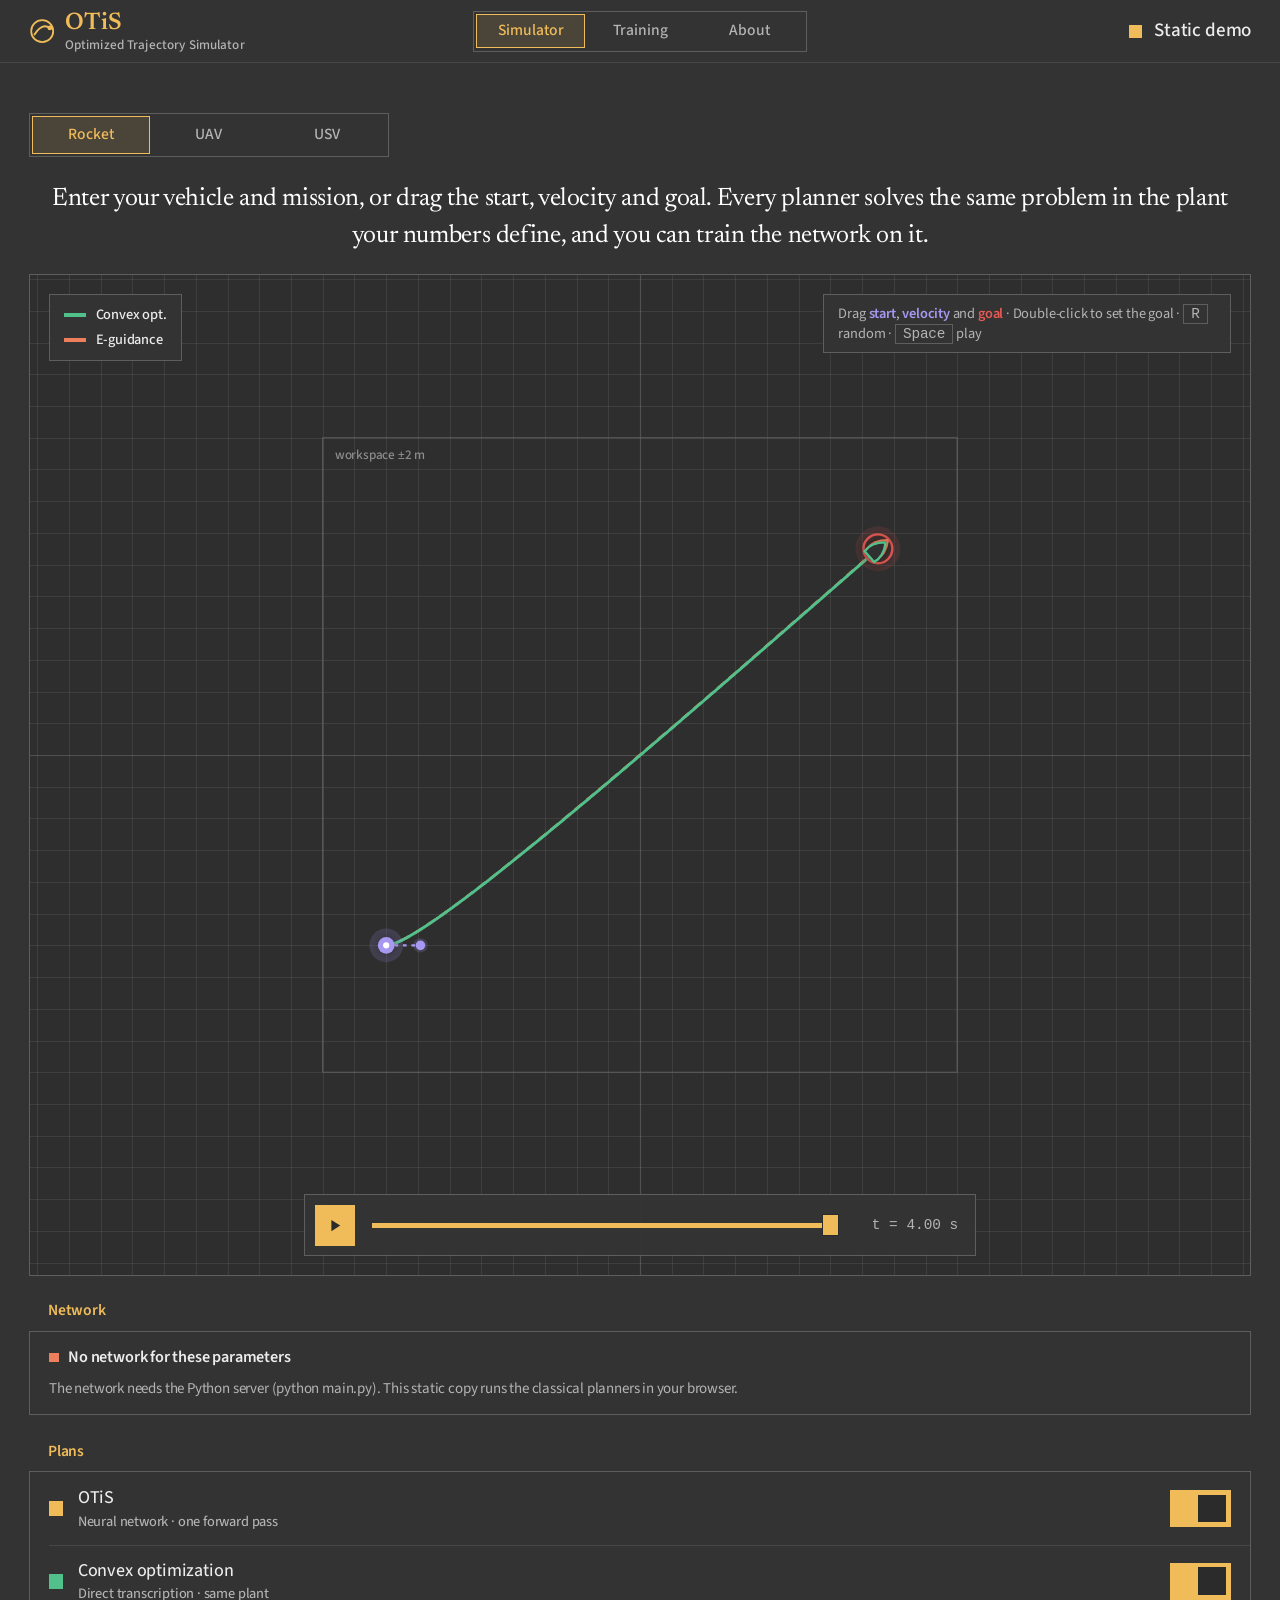
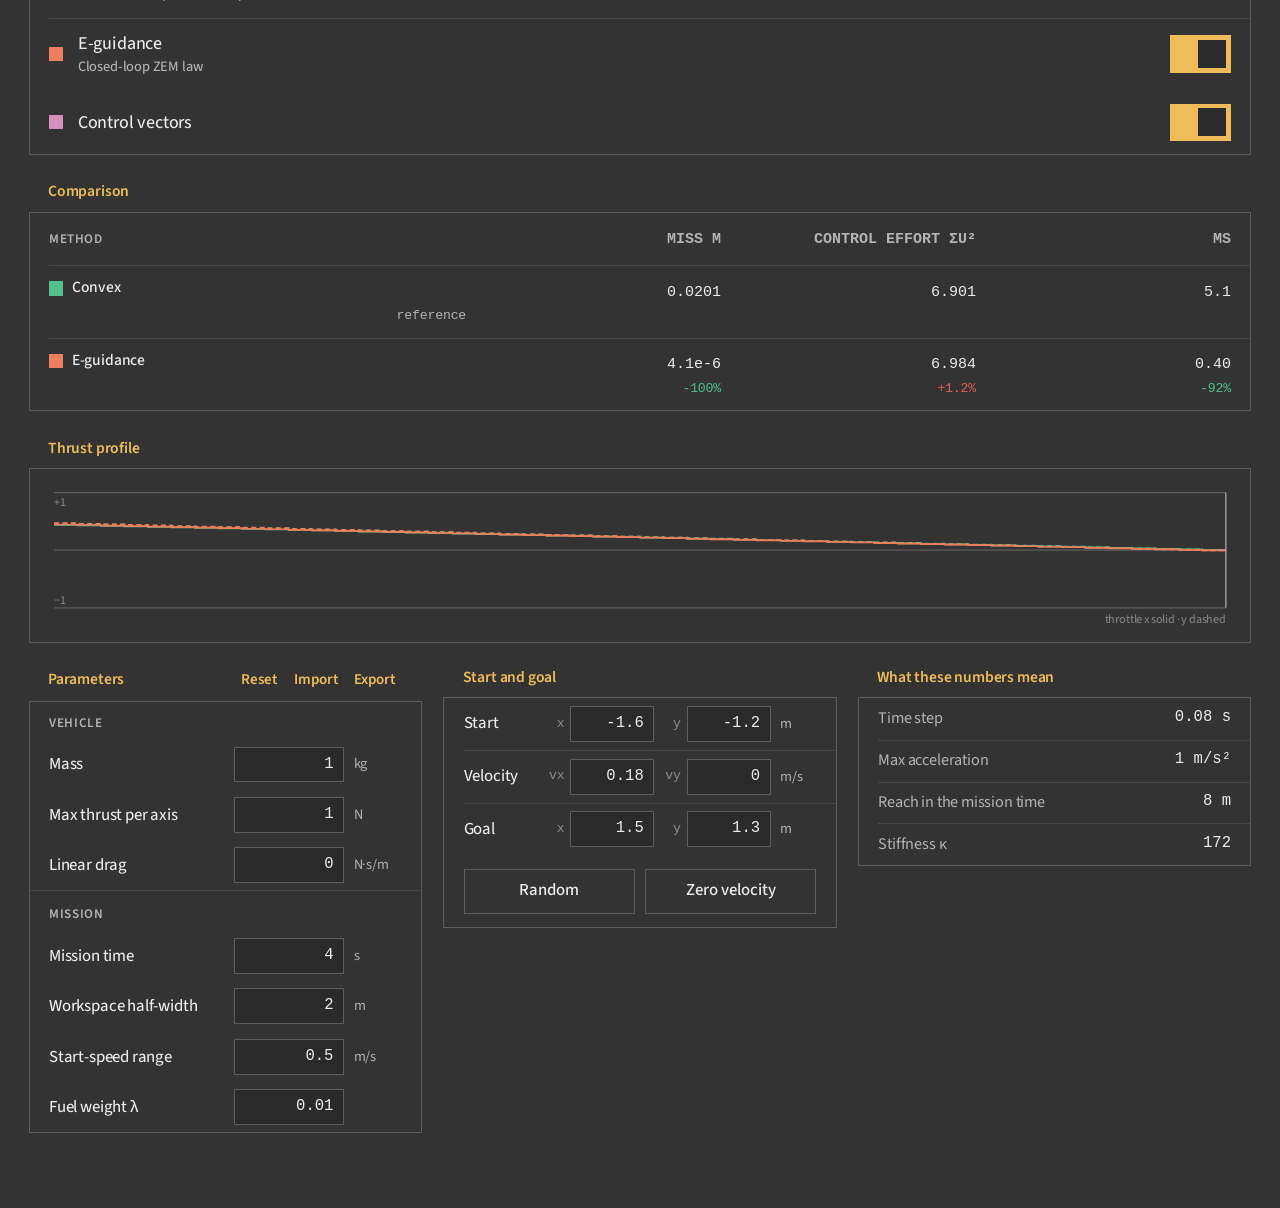
==== commit 1300f82e: "Update UI, hide gravity, and add slide-ready benchmark export. Replace the in-app Benchmark tab with" ====
--- a/otis/web/index.html
+++ b/otis/web/index.html
@@ -21,7 +21,7 @@
       <div class="segmented" id="tabs" role="tablist">
         <button role="tab" data-tab="simulator" class="active">Simulator</button>
         <button role="tab" data-tab="training">Training</button>
-        <button role="tab" data-tab="benchmark">Benchmark</button>
+        <button role="tab" data-tab="about">About</button>
         <span class="seg-thumb"></span>
       </div>
       <div class="status" id="status"><span class="dot"></span><span id="status-text">Connecting…</span></div>
@@ -190,39 +190,59 @@
       </div>
     </section>
 
-    <!-- ======================= BENCHMARK ======================= -->
-    <section class="view" id="view-benchmark">
+    <!-- ======================= ABOUT ======================= -->
+    <section class="view" id="view-about">
       <div class="hero">
-        <h1>Measured against the status quo.</h1>
-        <p>Thousands of unseen missions, scored by the same simulator. The convex solver is how flight systems solve this class of problem. The exact optimum is the referee.</p>
-      </div>
-      <div id="bench-empty" class="card empty">No benchmark yet. Run <code>python main.py --benchmark</code>, then reload.</div>
-      <div id="bench" hidden>
-        <div class="tiles" id="bench-tiles"></div>
-        <div class="card table-card">
-          <h2>Problem definition</h2>
-          <dl class="defs" id="problem-def"></dl>
-        </div>
-        <div class="card table-card">
-          <h2>Head-to-head</h2>
-          <div class="table-wrap"><table id="bench-table"></table></div>
-        </div>
-        <div class="card table-card">
-          <h2>Numerical deltas</h2>
-          <div class="table-wrap"><table id="delta-table"></table></div>
-          <div class="delta-legend"><span><i class="good-sw"></i>green = better for the first method</span><span><i class="bad-sw"></i>red = worse for the first method</span><span class="muted">ΔJ % is a ratio of means: (mean J<sub>a</sub> − mean J<sub>b</sub>) / mean J<sub>b</sub>. Lower is better in every column.</span></div>
-        </div>
-        <div class="two">
-          <div class="card table-card">
-            <h2>Cross-validation</h2>
-            <ul class="checks" id="cv-list"></ul>
-          </div>
-          <div class="card table-card">
-            <h2>Compute per plan</h2>
-            <div class="bars" id="time-bars"></div>
-          </div>
-        </div>
-        <p class="footnote" id="bench-foot"></p>
+        <h1>How OTiS works.</h1>
+      </div>
+      <div class="about">
+        <div class="card about-lead">
+          <p>OTiS plans a vehicle's whole maneuver in one step. You give it where the vehicle is, how fast it is moving and where it has to be. A neural network answers with a complete plan: 50 thrust commands, one for each moment of the mission.</p>
+          <p>The network is not trained on examples. It learns by flying practice missions through a physics simulator and measuring, exactly, how every command it chose affected the miss and the fuel. There is no dataset to collect and no trial-and-error reinforcement learning.</p>
+        </div>
+
+        <div class="group-title about-h">The training loop</div>
+        <ol class="steps">
+          <li><span class="n">1</span><div><b>Describe the vehicle</b><p>Mass, thrust, drag, gravity, mission time and workspace, or a preset. This defines the physics; it is the only input OTiS needs.</p></div></li>
+          <li><span class="n">2</span><div><b>Invent missions</b><p>Each step draws 1,024 random starts, velocities and goals inside the workspace. The simulator is the data source.</p></div></li>
+          <li><span class="n">3</span><div><b>Plan and fly</b><p>The network outputs a thrust plan for each mission, and the plans are flown through a differentiable RK4 simulator.</p></div></li>
+          <li><span class="n">4</span><div><b>Score</b><p>Every flight gets one number: J = miss² + λ·control effort. Small λ favors accuracy; large λ saves fuel.</p></div></li>
+          <li><span class="n">5</span><div><b>Learn exactly</b><p>Because the simulator is differentiable, the exact gradient of J flows back through every integration step into the network's weights.</p></div></li>
+        </ol>
+        <p class="about-note">After training, a new mission costs a single forward pass: about a millisecond for one plan, and thousands of plans at once on a GPU.</p>
+
+        <div class="about-grid">
+          <div class="card about-card">
+            <div class="group-title">The physics</div>
+            <p>Thrust-driven vehicles (Rocket, UAV, USV) are a point mass in a plane, state [x, y, v<sub>x</sub>, v<sub>y</sub>]:</p>
+            <p class="eq">v̇ = (F<sub>max</sub>/m)·u − (c/m)·v − [0, g]</p>
+            <p>The throttle u is limited to [−1, 1] on each axis. A mission is 50 commands spread evenly over the mission time, each held for one step and integrated with fourth-order Runge–Kutta. Units are SI.</p>
+          </div>
+          <div class="card about-card">
+            <div class="group-title">The network</div>
+            <p>A residual multilayer perceptron: pre-LayerNorm blocks with GELU and skip connections, from 0.6 M to 51 M parameters.</p>
+            <p>It is given physics-informed inputs: positions and velocities scaled to the workspace, and the zero-effort miss, which is where the vehicle would end up if it never fired. Its output passes through tanh, so every command stays inside the thrust limit.</p>
+          </div>
+          <div class="card about-card">
+            <div class="group-title">What it is compared with</div>
+            <p><b>Convex optimization</b> (CVXPY + Clarabel): the way flight systems such as G-FOLD solve this class of problem, re-solved for every mission.</p>
+            <p><b>Apollo E-guidance</b>: the classic closed-form steering law, which steers for an exact rendezvous and spends more control effort to get it.</p>
+            <p><b>Exact optimum</b>: because this plant is linear, the true best plan can be computed, so the network's distance from optimal is measured, not estimated.</p>
+          </div>
+          <div class="card about-card">
+            <div class="group-title">One network per plant</div>
+            <p>A trained network is valid only for the physics and objective it learned: thrust-to-mass, gravity, drag-to-mass, mission time and λ. OTiS fingerprints each network with those values and shows it only when they match. Change a parameter and the Simulator offers to train a new one.</p>
+            <p>The stiffness κ in the Simulator predicts how hard that training will be. High thrust-to-weight with a small λ learns slowest.</p>
+          </div>
+          <div class="card about-card">
+            <div class="group-title">Honest limits</div>
+            <p>Training covers linear thrust plants today. Missing the target is penalized rather than forbidden, so the network trades a small miss for less effort, while E-guidance hits exactly. A network carries no hard guarantee; a solver does. The network's case is a fixed, tiny cost per plan that stays fixed as problems grow harder.</p>
+          </div>
+          <div class="card about-card">
+            <div class="group-title">Built with</div>
+            <p>JAX, Flax and Optax for the simulator, network and training (on an RTX 5070 Ti through WSL2); CVXPY with Clarabel and OSQP for the solvers; SciPy for an independent integrator check. The interface is plain HTML, CSS and JavaScript with no build step.</p>
+          </div>
+        </div>
       </div>
     </section>
   </main>
--- a/otis/web/styles.css
+++ b/otis/web/styles.css
@@ -450,7 +450,7 @@
    (24px offsets the h1's tighter line-height vs. the intro's 1.45) */
 #view-simulator > .hero { padding-top: 49.6px; padding-bottom: 20px; }
 #view-training > .hero { padding-top: 53.6px; }
-#view-benchmark > .hero { padding-top: 53.6px; }
+#view-about > .hero { padding-top: 53.6px; }
 
 
 /* ---------- benchmark: problem definition + delta legend ---------- */
@@ -465,3 +465,26 @@
 .delta-legend .good-sw { background: var(--green); }
 .delta-legend .bad-sw { background: var(--red); }
 .delta-legend .muted { color: var(--label-3); }
+
+
+/* ---------- about ---------- */
+.about { max-width: 1240px; margin: 0 auto; }
+.about p { margin: 0 0 12px; font-size: 17.5px; line-height: 1.55; color: var(--label); }
+.about p:last-child { margin-bottom: 0; }
+.about-lead { padding: 28px 32px; margin-bottom: 34px; }
+.about-lead p { font-size: 20px; }
+.about-h { margin: 0 0 14px; font-size: 16px; }
+.steps { list-style: none; margin: 0; padding: 0; display: grid; grid-template-columns: repeat(5, 1fr); gap: 16px; }
+.steps li { border: 1px solid var(--line); padding: 18px 18px 20px; display: flex; flex-direction: column; gap: 12px; }
+.steps .n { width: 34px; height: 34px; display: grid; place-items: center; background: var(--accent); color: var(--on-accent); font-weight: 700; font-size: 17px; }
+.steps b { display: block; font-size: 18px; margin-bottom: 6px; }
+.steps p { font-size: 15.6px; color: var(--label-2); margin: 0; }
+.about-note { margin: 16px 0 34px !important; color: var(--label-2) !important; font-family: var(--serif); font-style: italic; font-size: 19px !important; text-align: center; }
+.about-grid { display: grid; grid-template-columns: repeat(2, 1fr); gap: 20px; }
+.about-card { padding: 22px 26px; }
+.about-card .group-title { margin: 0 0 12px; font-size: 16px; }
+.about-card p { font-size: 16.5px; }
+.about-card b { color: var(--label); }
+.about .eq { font-family: var(--serif); font-size: 22px; text-align: center; padding: 12px 0; border-top: 1px solid var(--sep); border-bottom: 1px solid var(--sep); }
+@media (max-width: 1100px) { .steps { grid-template-columns: repeat(2, 1fr); } }
+@media (max-width: 768px) { .steps, .about-grid { grid-template-columns: 1fr; } .about-lead { padding: 20px; } .about-lead p { font-size: 18px; } }
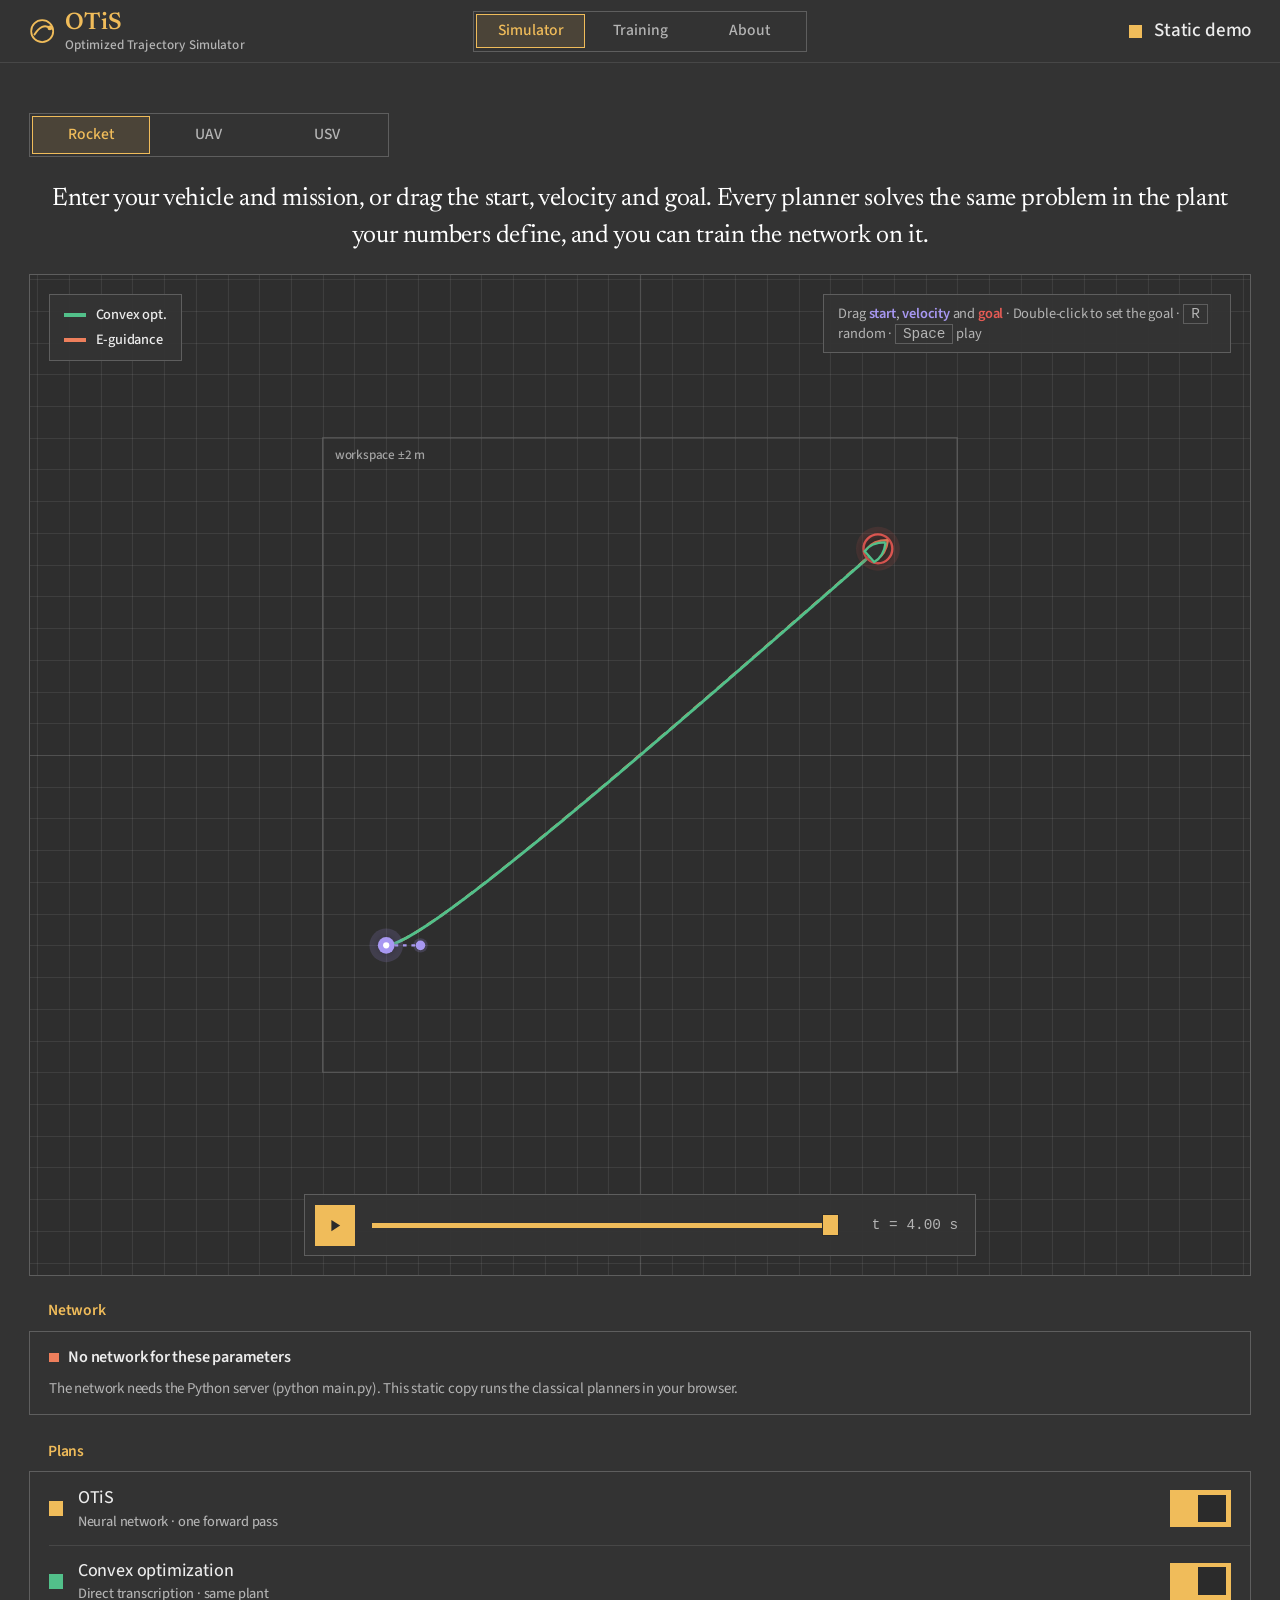
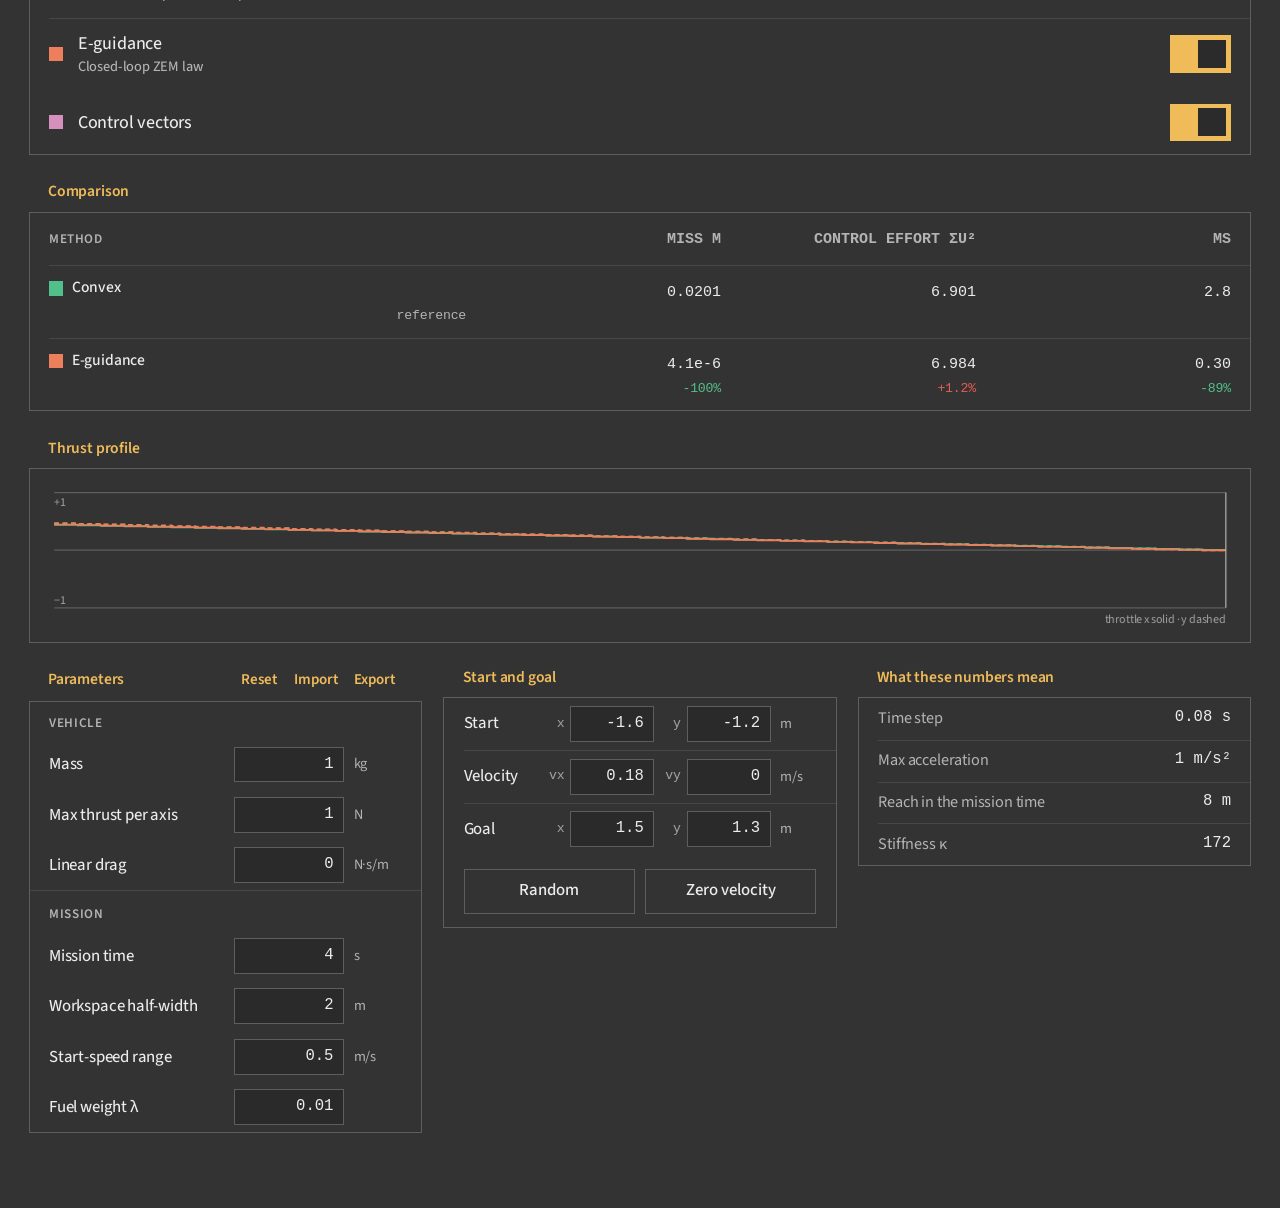
==== commit 292e607a: "Harden planning UI, use exact linear physics, and update the benchmark page. Update the standalone s" ====
--- a/otis/web/index.html
+++ b/otis/web/index.html
@@ -205,7 +205,7 @@
         <ol class="steps">
           <li><span class="n">1</span><div><b>Describe the vehicle</b><p>Mass, thrust, drag, gravity, mission time and workspace, or a preset. This defines the physics; it is the only input OTiS needs.</p></div></li>
           <li><span class="n">2</span><div><b>Invent missions</b><p>Each step draws 1,024 random starts, velocities and goals inside the workspace. The simulator is the data source.</p></div></li>
-          <li><span class="n">3</span><div><b>Plan and fly</b><p>The network outputs a thrust plan for each mission, and the plans are flown through a differentiable RK4 simulator.</p></div></li>
+          <li><span class="n">3</span><div><b>Plan and fly</b><p>The network outputs a thrust plan for each mission, and the plans are flown through a differentiable exact linear-plant simulator.</p></div></li>
           <li><span class="n">4</span><div><b>Score</b><p>Every flight gets one number: J = miss² + λ·control effort. Small λ favors accuracy; large λ saves fuel.</p></div></li>
           <li><span class="n">5</span><div><b>Learn exactly</b><p>Because the simulator is differentiable, the exact gradient of J flows back through every integration step into the network's weights.</p></div></li>
         </ol>
@@ -226,7 +226,7 @@
           <div class="card about-card">
             <div class="group-title">What it is compared with</div>
             <p><b>Convex optimization</b> (CVXPY + Clarabel): the way flight systems such as G-FOLD solve this class of problem, re-solved for every mission.</p>
-            <p><b>Apollo E-guidance</b>: the classic closed-form steering law, which steers for an exact rendezvous and spends more control effort to get it.</p>
+            <p><b>Apollo E-guidance</b>: the classic closed-form steering law. It aims to drive final position error to zero, spending more control effort to do so. Saturation and drag compensation can cause misses even on reachable missions; this bounded law is not a reachability guarantee. It does not try to match a final velocity.</p>
             <p><b>Exact optimum</b>: because this plant is linear, the true best plan can be computed, so the network's distance from optimal is measured, not estimated.</p>
           </div>
           <div class="card about-card">
@@ -236,7 +236,7 @@
           </div>
           <div class="card about-card">
             <div class="group-title">Honest limits</div>
-            <p>Training covers linear thrust plants today. Missing the target is penalized rather than forbidden, so the network trades a small miss for less effort, while E-guidance hits exactly. A network carries no hard guarantee; a solver does. The network's case is a fixed, tiny cost per plan that stays fixed as problems grow harder.</p>
+            <p>Training covers linear thrust plants today. The objective scores only the final position and the control effort; the arrival velocity is free, so a mission is an interception (fly-through), not a landing or docking. Missing is penalized rather than forbidden, so the optimizer and the network trade a small miss for less effort; E-guidance aims for zero miss but can miss both unreachable goals and some reachable goals under saturation.</p><p>The convex solver returns the provable optimum of this objective. The network returns an approximation without that guarantee, so the Simulator shows how far each network plan is from the optimum, and warns when a network is under-trained. Its case is a fixed, tiny cost per plan that stays fixed as problems grow harder.</p>
           </div>
           <div class="card about-card">
             <div class="group-title">Built with</div>
--- a/otis/web/styles.css
+++ b/otis/web/styles.css
@@ -10,7 +10,7 @@
   --fill-2: rgba(255, 255, 255, 0.11);
   --label: #ececec;
   --label-2: #b4b4b4;
-  --label-3: #8c8c8c;
+  --label-3: #a3a3a3;          /* 5.0:1 on #333333 (WCAG AA) */
   --line: #5e5e5e;             /* the thin box outline */
   --line-strong: #7a7a7a;
   --sep: #474747;              /* rows inside a box */
@@ -488,3 +488,21 @@
 .about .eq { font-family: var(--serif); font-size: 22px; text-align: center; padding: 12px 0; border-top: 1px solid var(--sep); border-bottom: 1px solid var(--sep); }
 @media (max-width: 1100px) { .steps { grid-template-columns: repeat(2, 1fr); } }
 @media (max-width: 768px) { .steps, .about-grid { grid-template-columns: 1fr; } .about-lead { padding: 20px; } .about-lead p { font-size: 18px; } }
+
+/* ---------- planner error note ---------- */
+.note.err { border-color: rgba(230, 91, 85, 0.75); color: var(--label); }
+.note.err b { color: var(--red); }
+
+/* ---------- phones: no horizontal page scroll ---------- */
+html, body { overflow-x: clip; }
+@media (max-width: 640px) {
+  .nav-inner { display: flex; flex-wrap: wrap; justify-content: space-between; height: auto; padding: 8px 16px; row-gap: 8px; }
+  .brand-text small { display: none; }
+  #tabs { order: 3; width: 100%; display: grid; grid-template-columns: repeat(3, 1fr); }
+  #tabs button { padding: 6px 4px; }
+  main { padding: 0 16px 48px; }
+  .log-tools { flex-wrap: wrap; row-gap: 8px; }
+  .log-head h2 .muted { display: block; margin: 4px 0 0; }
+  .hero h1 { font-size: 34px; }
+  .transport { left: 8px; right: 8px; }
+}
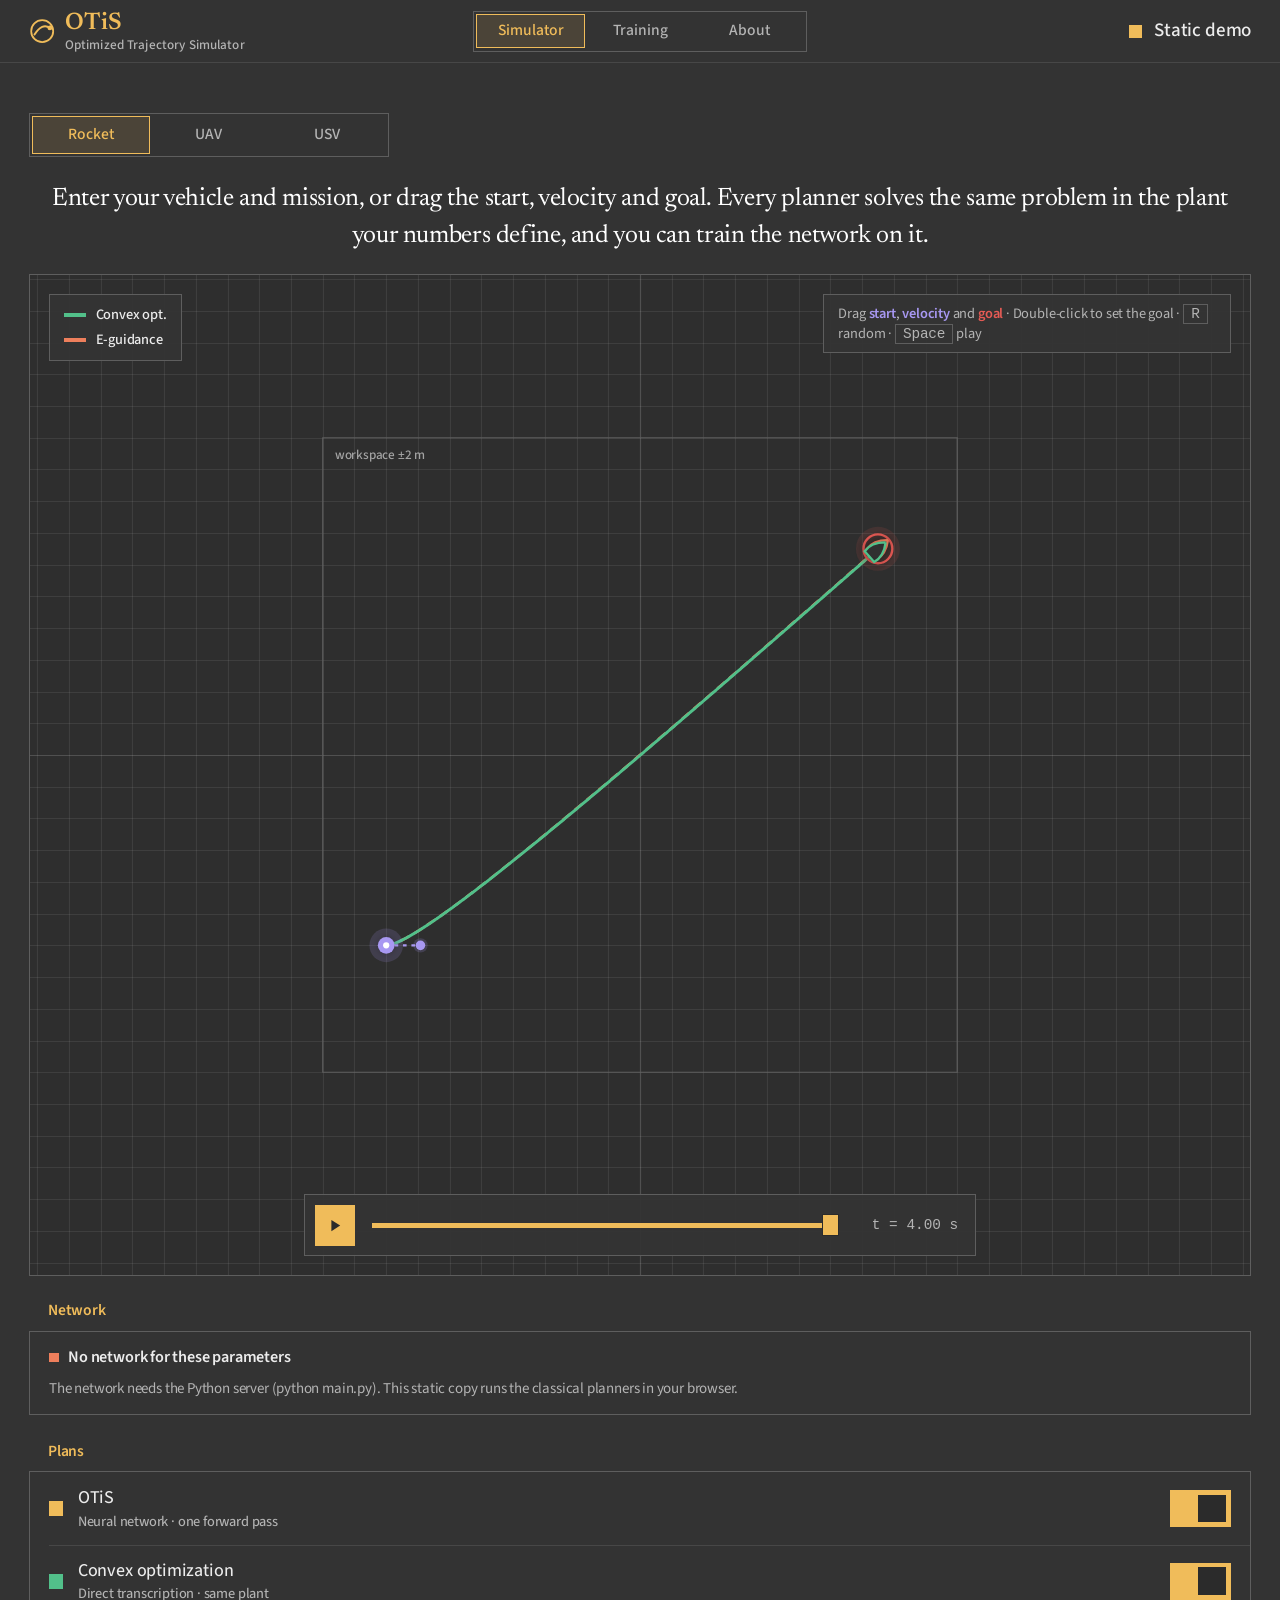
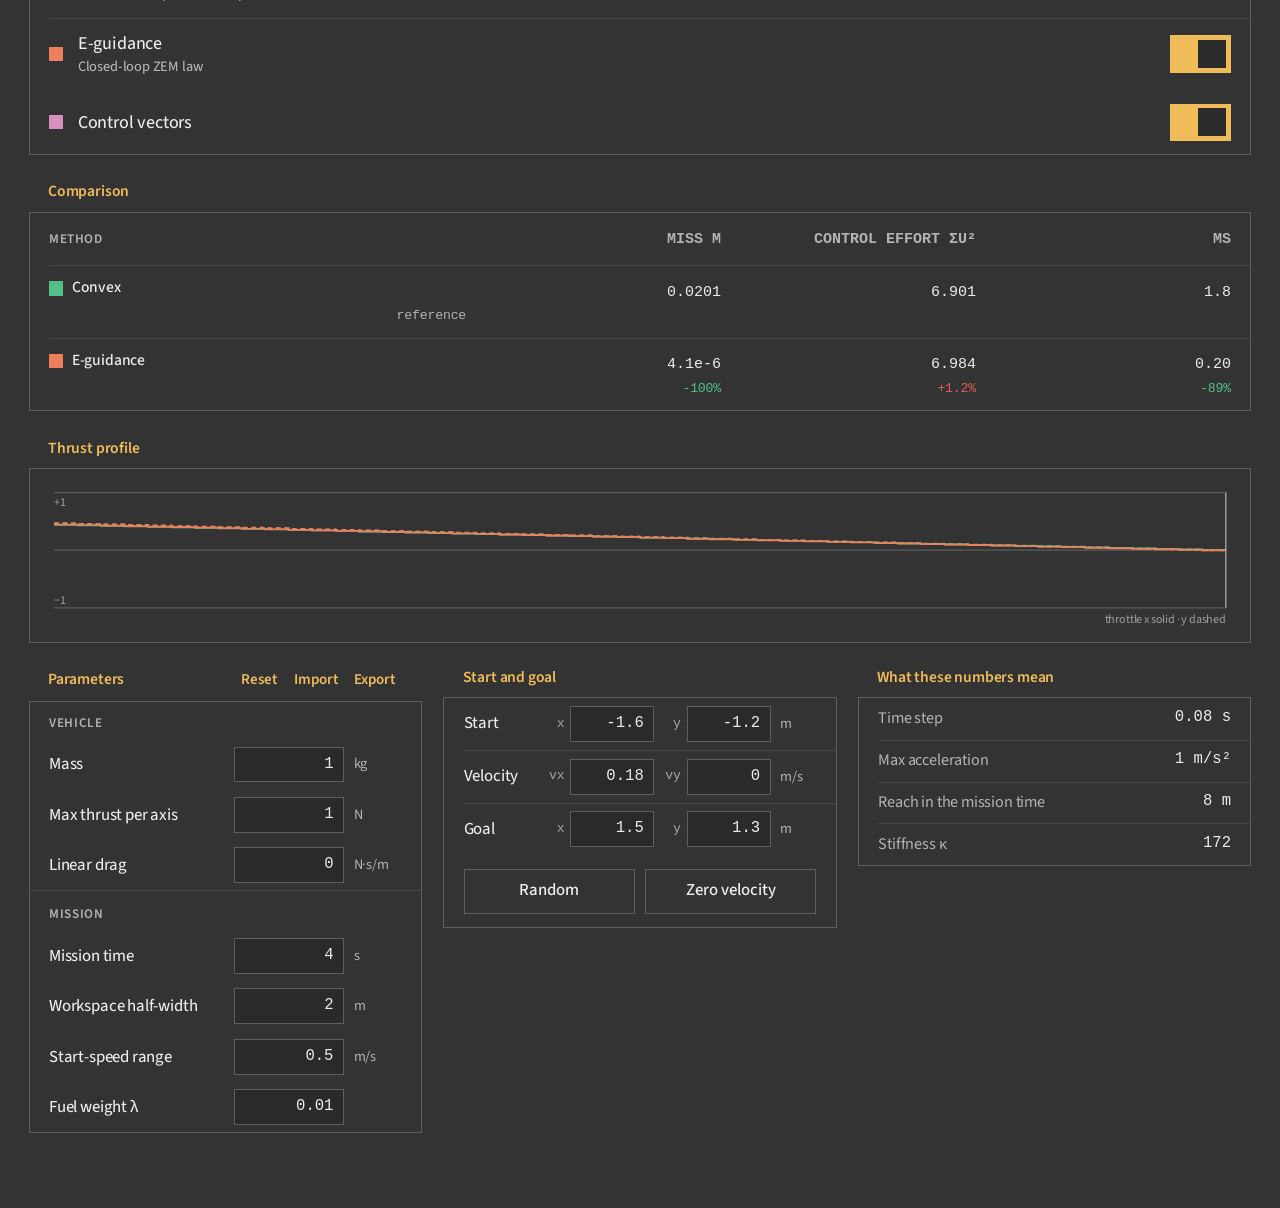
==== commit 9b041acb: "Rewrite the About tab for judges Explain the learned 50-command plan, miss-effort tradeoff and fly-t" ====
--- a/otis/web/index.html
+++ b/otis/web/index.html
@@ -191,58 +191,60 @@
     </section>
 
     <!-- ======================= ABOUT ======================= -->
-    <section class="view" id="view-about">
+    <section class="view" id="view-about" aria-labelledby="about-title">
       <div class="hero">
-        <h1>How OTiS works.</h1>
+        <h1 id="about-title">A thrust plan, from start to goal.</h1>
       </div>
       <div class="about">
         <div class="card about-lead">
-          <p>OTiS plans a vehicle's whole maneuver in one step. You give it where the vehicle is, how fast it is moving and where it has to be. A neural network answers with a complete plan: 50 thrust commands, one for each moment of the mission.</p>
-          <p>The network is not trained on examples. It learns by flying practice missions through a physics simulator and measuring, exactly, how every command it chose affected the miss and the fuel. There is no dataset to collect and no trial-and-error reinforcement learning.</p>
-        </div>
-
-        <div class="group-title about-h">The training loop</div>
+          <p>OTiS plans simulated maneuvers for a rocket, a drone (UAV), or a surface boat (USV). Set a starting position, velocity and goal, then compare the paths and see how close each planner gets for the effort it spends.</p>
+          <p>The interesting question is whether a neural network can learn to produce a useful plan in one pass, instead of solving an optimization problem afresh for every mission. OTiS checks that learned shortcut against the convex optimum: the best score available under the same model and thrust limits.</p>
+        </div>
+
+        <h2 class="about-h">From a mission to 50 commands</h2>
         <ol class="steps">
-          <li><span class="n">1</span><div><b>Describe the vehicle</b><p>Mass, thrust, drag, gravity, mission time and workspace, or a preset. This defines the physics; it is the only input OTiS needs.</p></div></li>
-          <li><span class="n">2</span><div><b>Invent missions</b><p>Each step draws 1,024 random starts, velocities and goals inside the workspace. The simulator is the data source.</p></div></li>
-          <li><span class="n">3</span><div><b>Plan and fly</b><p>The network outputs a thrust plan for each mission, and the plans are flown through a differentiable exact linear-plant simulator.</p></div></li>
-          <li><span class="n">4</span><div><b>Score</b><p>Every flight gets one number: J = miss² + λ·control effort. Small λ favors accuracy; large λ saves fuel.</p></div></li>
-          <li><span class="n">5</span><div><b>Learn exactly</b><p>Because the simulator is differentiable, the exact gradient of J flows back through every integration step into the network's weights.</p></div></li>
+          <li><span class="n" aria-hidden="true">1</span><div><h3>Describe the mission</h3><p>The network reads six numbers: two for position, two for velocity and two for the goal. It outputs 50 two-axis thrust commands at once. Each command is held for an equal slice of the mission time.</p></div></li>
+          <li><span class="n" aria-hidden="true">2</span><div><h3>Learn through practice</h3><p>Training draws random simulated missions and flies the network's plans. The simulator is differentiable: it tells training how changing a command would change the score. Those gradients, or directions for improvement, update the network without a collection of expert flight plans.</p></div></li>
+          <li><span class="n" aria-hidden="true">3</span><div><h3>Balance miss and effort</h3><p>The score combines squared final miss distance with control effort, the sum of squared thrust commands. Effort is a fuel proxy, not a measurement of propellant burned. A larger fuel weight puts more value on gentle commands; a smaller one favors accuracy.</p></div></li>
         </ol>
-        <p class="about-note">After training, a new mission costs a single forward pass: about a millisecond for one plan, and thousands of plans at once on a GPU.</p>
 
         <div class="about-grid">
           <div class="card about-card">
-            <div class="group-title">The physics</div>
-            <p>Thrust-driven vehicles (Rocket, UAV, USV) are a point mass in a plane, state [x, y, v<sub>x</sub>, v<sub>y</sub>]:</p>
-            <p class="eq">v̇ = (F<sub>max</sub>/m)·u − (c/m)·v − [0, g]</p>
-            <p>The throttle u is limited to [−1, 1] on each axis. A mission is 50 commands spread evenly over the mission time, each held for one step and integrated with fourth-order Runge–Kutta. Units are SI.</p>
+            <h2>Try it and compare</h2>
+            <p>Choose Rocket, UAV or USV in the Simulator. Drag the start, velocity arrow or goal, or edit the vehicle parameters. Compare paths, final miss, effort and planning time on the same mission.</p>
+            <p>The neural planner is an approximation, not a guarantee of the best plan. The convex / KKT optimum is the reliable reference for this model, so check the score gap as well as the path.</p>
+            <p>Available neural weights, live training and recorded training replays depend on the running app. Its Network and Training panels show what is available for the selected parameters.</p>
           </div>
           <div class="card about-card">
-            <div class="group-title">The network</div>
-            <p>A residual multilayer perceptron: pre-LayerNorm blocks with GELU and skip connections, from 0.6 M to 51 M parameters.</p>
-            <p>It is given physics-informed inputs: positions and velocities scaled to the workspace, and the zero-effort miss, which is where the vehicle would end up if it never fired. Its output passes through tanh, so every command stays inside the thrust limit.</p>
-          </div>
-          <div class="card about-card">
-            <div class="group-title">What it is compared with</div>
-            <p><b>Convex optimization</b> (CVXPY + Clarabel): the way flight systems such as G-FOLD solve this class of problem, re-solved for every mission.</p>
-            <p><b>Apollo E-guidance</b>: the classic closed-form steering law. It aims to drive final position error to zero, spending more control effort to do so. Saturation and drag compensation can cause misses even on reachable missions; this bounded law is not a reachability guarantee. It does not try to match a final velocity.</p>
-            <p><b>Exact optimum</b>: because this plant is linear, the true best plan can be computed, so the network's distance from optimal is measured, not estimated.</p>
-          </div>
-          <div class="card about-card">
-            <div class="group-title">One network per plant</div>
-            <p>A trained network is valid only for the physics and objective it learned: thrust-to-mass, gravity, drag-to-mass, mission time and λ. OTiS fingerprints each network with those values and shows it only when they match. Change a parameter and the Simulator offers to train a new one.</p>
-            <p>The stiffness κ in the Simulator predicts how hard that training will be. High thrust-to-weight with a small λ learns slowest.</p>
-          </div>
-          <div class="card about-card">
-            <div class="group-title">Honest limits</div>
-            <p>Training covers linear thrust plants today. The objective scores only the final position and the control effort; the arrival velocity is free, so a mission is an interception (fly-through), not a landing or docking. Missing is penalized rather than forbidden, so the optimizer and the network trade a small miss for less effort; E-guidance aims for zero miss but can miss both unreachable goals and some reachable goals under saturation.</p><p>The convex solver returns the provable optimum of this objective. The network returns an approximation without that guarantee, so the Simulator shows how far each network plan is from the optimum, and warns when a network is under-trained. Its case is a fixed, tiny cost per plan that stays fixed as problems grow harder.</p>
-          </div>
-          <div class="card about-card">
-            <div class="group-title">Built with</div>
-            <p>JAX, Flax and Optax for the simulator, network and training (on an RTX 5070 Ti through WSL2); CVXPY with Clarabel and OSQP for the solvers; SciPy for an independent integrator check. The interface is plain HTML, CSS and JavaScript with no build step.</p>
-          </div>
-        </div>
+            <h2>Know what arrival means</h2>
+            <p>This is a fly-through, not a landing. The score cares about position at the end of the mission, but does not require a final velocity or a soft stop. A miss is penalized, not forbidden, so even the optimum may trade some accuracy for less effort.</p>
+            <p>Apollo E-guidance is a bounded steering law: a formula that repeatedly aims toward the goal while respecting thrust limits. It is not a reachability guarantee. Saturation (requested thrust exceeding the limit) and drag compensation can cause misses even on reachable missions. It does not match a final velocity either.</p>
+          </div>
+        </div>
+
+        <details class="about-technical">
+          <summary>Technical details</summary>
+          <div class="about-technical-body">
+            <h2>The model and its exact transition</h2>
+            <p>All three presets use a two-dimensional point-mass model: position and velocity, without attitude, obstacles or detailed aerodynamics. Thrust accelerates the vehicle, linear drag slows it, and gravity acts downward. Units are SI.</p>
+            <p class="eq" role="math" aria-label="Position derivative equals velocity. Velocity derivative equals maximum thrust over mass times throttle, minus drag coefficient over mass times velocity, minus downward gravity."><span>d<var>p</var>/d<var>t</var> = <var>v</var></span><span>d<var>v</var>/d<var>t</var> = (<var>F</var><sub>max</sub>/<var>m</var>)<var>u</var> &minus; (<var>c</var>/<var>m</var>)<var>v</var> &minus; [0, <var>g</var>]</span></p>
+            <p>Here <var>p</var> and <var>v</var> are two-axis position and velocity; <var>F</var><sub>max</sub> is maximum thrust per axis, <var>m</var> is mass, <var>c</var> is the linear drag coefficient and <var>g</var> is gravity. Each throttle component <var>u</var> is bounded between &minus;1 and 1.</p>
+            <p>Python and the browser use an exact linear zero-order-hold transition: they solve this model over each step with thrust held constant, rather than approximating it with RK4. With step length <var>h</var> = mission time / 50, define <var>k</var> = <var>c</var>/<var>m</var> and <var>a</var> = (<var>F</var><sub>max</sub>/<var>m</var>)<var>u</var> &minus; [0, <var>g</var>].</p>
+            <p class="eq" role="math" aria-label="Decay e equals exp of minus k h. Tau equals one minus e divided by k. q equals h minus tau divided by k. Next position equals position plus tau times velocity plus q times acceleration. Next velocity equals e times velocity plus tau times acceleration."><span><var>e</var> = exp(&minus;<var>k h</var>), &nbsp; <var>&tau;</var> = (1 &minus; <var>e</var>)/<var>k</var>, &nbsp; <var>q</var> = (<var>h</var> &minus; <var>&tau;</var>)/<var>k</var></span><span><var>p</var><sub>next</sub> = <var>p</var> + <var>&tau;v</var> + <var>qa</var></span><span><var>v</var><sub>next</sub> = <var>ev</var> + <var>&tau;a</var></span></p>
+            <p>The implementation uses <code>expm1</code> and small-drag series to avoid cancellation: subtracting nearly equal numbers would otherwise lose precision. At zero drag, <var>e</var> = 1, <var>&tau;</var> = <var>h</var> and <var>q</var> = <var>h</var><sup>2</sup>/2. Exact refers to this simplified model, subject to floating-point precision, not to real-world flight.</p>
+            <p>The legacy stiffness admission limit remains: combinations with (<var>c</var>/<var>m</var>)<var>h</var> &gt; 32 are rejected, corresponding to more than 64 former RK4 substeps. This is a retained parameter guard, not the integrator used today.</p>
+
+            <h2>What training minimizes</h2>
+            <p class="eq" role="math" aria-label="J equals squared distance between final position and goal, plus lambda times the sum from step zero to 49 of squared x throttle plus squared y throttle."><span><var>J</var> = &Vert;<var>p</var><sub>50</sub> &minus; <var>p</var><sub>goal</sub>&Vert;<sup>2</sup></span><span>+ <var>&lambda;</var> &sum;<sub>i=0</sub><sup>49</sup> (<var>u</var><sub>i,x</sub><sup>2</sup> + <var>u</var><sub>i,y</sub><sup>2</sup>)</span></p>
+            <p><var>&lambda;</var> is <code>lambda_fuel</code>, the weight on effort. There is no terminal-velocity term. The same objective scores the neural and convex plans; the effort sum is not a physical fuel-consumption model.</p>
+            <p>Linear dynamics and box-bounded commands make this a convex quadratic problem: a problem whose optimum can be found reliably rather than guessed. The KKT optimality conditions provide a numerical reference by bisection. The Python app can also solve the same problem with CVXPY and Clarabel; the browser uses the KKT solution.</p>
+
+            <h2>The learned shortcut</h2>
+            <p>The policy is a residual multilayer perceptron: connected layers with skip connections that help training. Pre-layer normalization rescales internal features, GELU is a smooth activation, and a final <code>tanh</code> plus clipping bounds the commands. One forward pass means running these layers once to produce the whole open-loop plan, without replanning during that rollout.</p>
+            <p>Inputs include scaled position, velocity and goal, goal-minus-position, and a zero-effort-miss feature: a simple estimate of the miss without thrust using initial velocity and a gravity correction. That feature is not the exact drag-aware free-flight solution; the simulator still uses drag when scoring the plan.</p>
+            <p>Weights are tied to thrust-to-mass, gravity, drag-to-mass, mission time and effort weight. A plan learned for one setting should not be treated as validated for another. JAX, Flax and Optax support training; the interface uses plain HTML, CSS and JavaScript, with no build step or external math library.</p>
+          </div>
+        </details>
       </div>
     </section>
   </main>
--- a/otis/web/styles.css
+++ b/otis/web/styles.css
@@ -468,26 +468,36 @@
 
 
 /* ---------- about ---------- */
-.about { max-width: 1240px; margin: 0 auto; }
-.about p { margin: 0 0 12px; font-size: 17.5px; line-height: 1.55; color: var(--label); }
-.about p:last-child { margin-bottom: 0; }
-.about-lead { padding: 28px 32px; margin-bottom: 34px; }
-.about-lead p { font-size: 20px; }
-.about-h { margin: 0 0 14px; font-size: 16px; }
-.steps { list-style: none; margin: 0; padding: 0; display: grid; grid-template-columns: repeat(5, 1fr); gap: 16px; }
-.steps li { border: 1px solid var(--line); padding: 18px 18px 20px; display: flex; flex-direction: column; gap: 12px; }
-.steps .n { width: 34px; height: 34px; display: grid; place-items: center; background: var(--accent); color: var(--on-accent); font-weight: 700; font-size: 17px; }
-.steps b { display: block; font-size: 18px; margin-bottom: 6px; }
-.steps p { font-size: 15.6px; color: var(--label-2); margin: 0; }
-.about-note { margin: 16px 0 34px !important; color: var(--label-2) !important; font-family: var(--serif); font-style: italic; font-size: 19px !important; text-align: center; }
-.about-grid { display: grid; grid-template-columns: repeat(2, 1fr); gap: 20px; }
-.about-card { padding: 22px 26px; }
-.about-card .group-title { margin: 0 0 12px; font-size: 16px; }
-.about-card p { font-size: 16.5px; }
-.about-card b { color: var(--label); }
-.about .eq { font-family: var(--serif); font-size: 22px; text-align: center; padding: 12px 0; border-top: 1px solid var(--sep); border-bottom: 1px solid var(--sep); }
-@media (max-width: 1100px) { .steps { grid-template-columns: repeat(2, 1fr); } }
-@media (max-width: 768px) { .steps, .about-grid { grid-template-columns: 1fr; } .about-lead { padding: 20px; } .about-lead p { font-size: 18px; } }
+#view-about .about { max-width: 1240px; margin: 0 auto; overflow-wrap: anywhere; }
+#view-about .about p { margin: 0 0 12px; font-size: 17.5px; line-height: 1.55; color: var(--label); }
+#view-about .about p:last-child { margin-bottom: 0; }
+#view-about .about-lead { padding: 28px 32px; margin-bottom: 28px; }
+#view-about .about-lead p { font-size: 20px; }
+#view-about h2 { margin: 0 0 14px; font-size: 21px; font-weight: 600; color: var(--accent); }
+#view-about h3 { margin: 0 0 8px; font-size: 18px; font-weight: 600; }
+#view-about .steps { list-style: none; margin: 0 0 28px; padding: 0; display: grid; grid-template-columns: repeat(3, minmax(0, 1fr)); gap: 16px; }
+#view-about .steps li { border: 1px solid var(--line); padding: 20px; display: flex; flex-direction: column; gap: 12px; min-width: 0; }
+#view-about .steps .n { width: 34px; height: 34px; display: grid; place-items: center; background: var(--accent); color: var(--on-accent); font-weight: 700; }
+#view-about .steps p { font-size: 16.5px; }
+#view-about .about-grid { display: grid; grid-template-columns: repeat(2, minmax(0, 1fr)); gap: 20px; }
+#view-about .about-card { padding: 22px 26px; min-width: 0; }
+#view-about .about-technical { margin-top: 28px; border: 1px solid var(--line); min-width: 0; }
+#view-about summary { padding: 18px 24px; cursor: pointer; color: var(--accent); font-size: 20px; font-weight: 600; }
+#view-about summary:hover { background: var(--fill); }
+#view-about summary:focus-visible { outline: 2px solid var(--accent); outline-offset: 3px; }
+#view-about .about-technical-body { padding: 8px 24px 24px; min-width: 0; }
+#view-about .about-technical-body h2:not(:first-child) { margin-top: 26px; }
+#view-about .about .eq { display: flex; flex-wrap: wrap; gap: 8px 16px; max-width: 100%; padding: 14px 0; border-top: 1px solid var(--sep); border-bottom: 1px solid var(--sep); font-family: var(--serif); font-size: 21px; line-height: 1.8; overflow-wrap: anywhere; }
+#view-about .eq > span { max-width: 100%; }
+#view-about .eq sub, #view-about .eq sup { font-size: .7em; }
+@media (max-width: 900px) { #view-about .steps { grid-template-columns: 1fr; } }
+@media (max-width: 768px) {
+  #view-about .about-grid { grid-template-columns: 1fr; }
+  #view-about .about-lead, #view-about .about-card { padding: 20px; }
+  #view-about .about-lead p { font-size: 18px; }
+  #view-about summary { padding: 16px 20px; }
+  #view-about .about-technical-body { padding: 4px 20px 20px; }
+}
 
 /* ---------- planner error note ---------- */
 .note.err { border-color: rgba(230, 91, 85, 0.75); color: var(--label); }
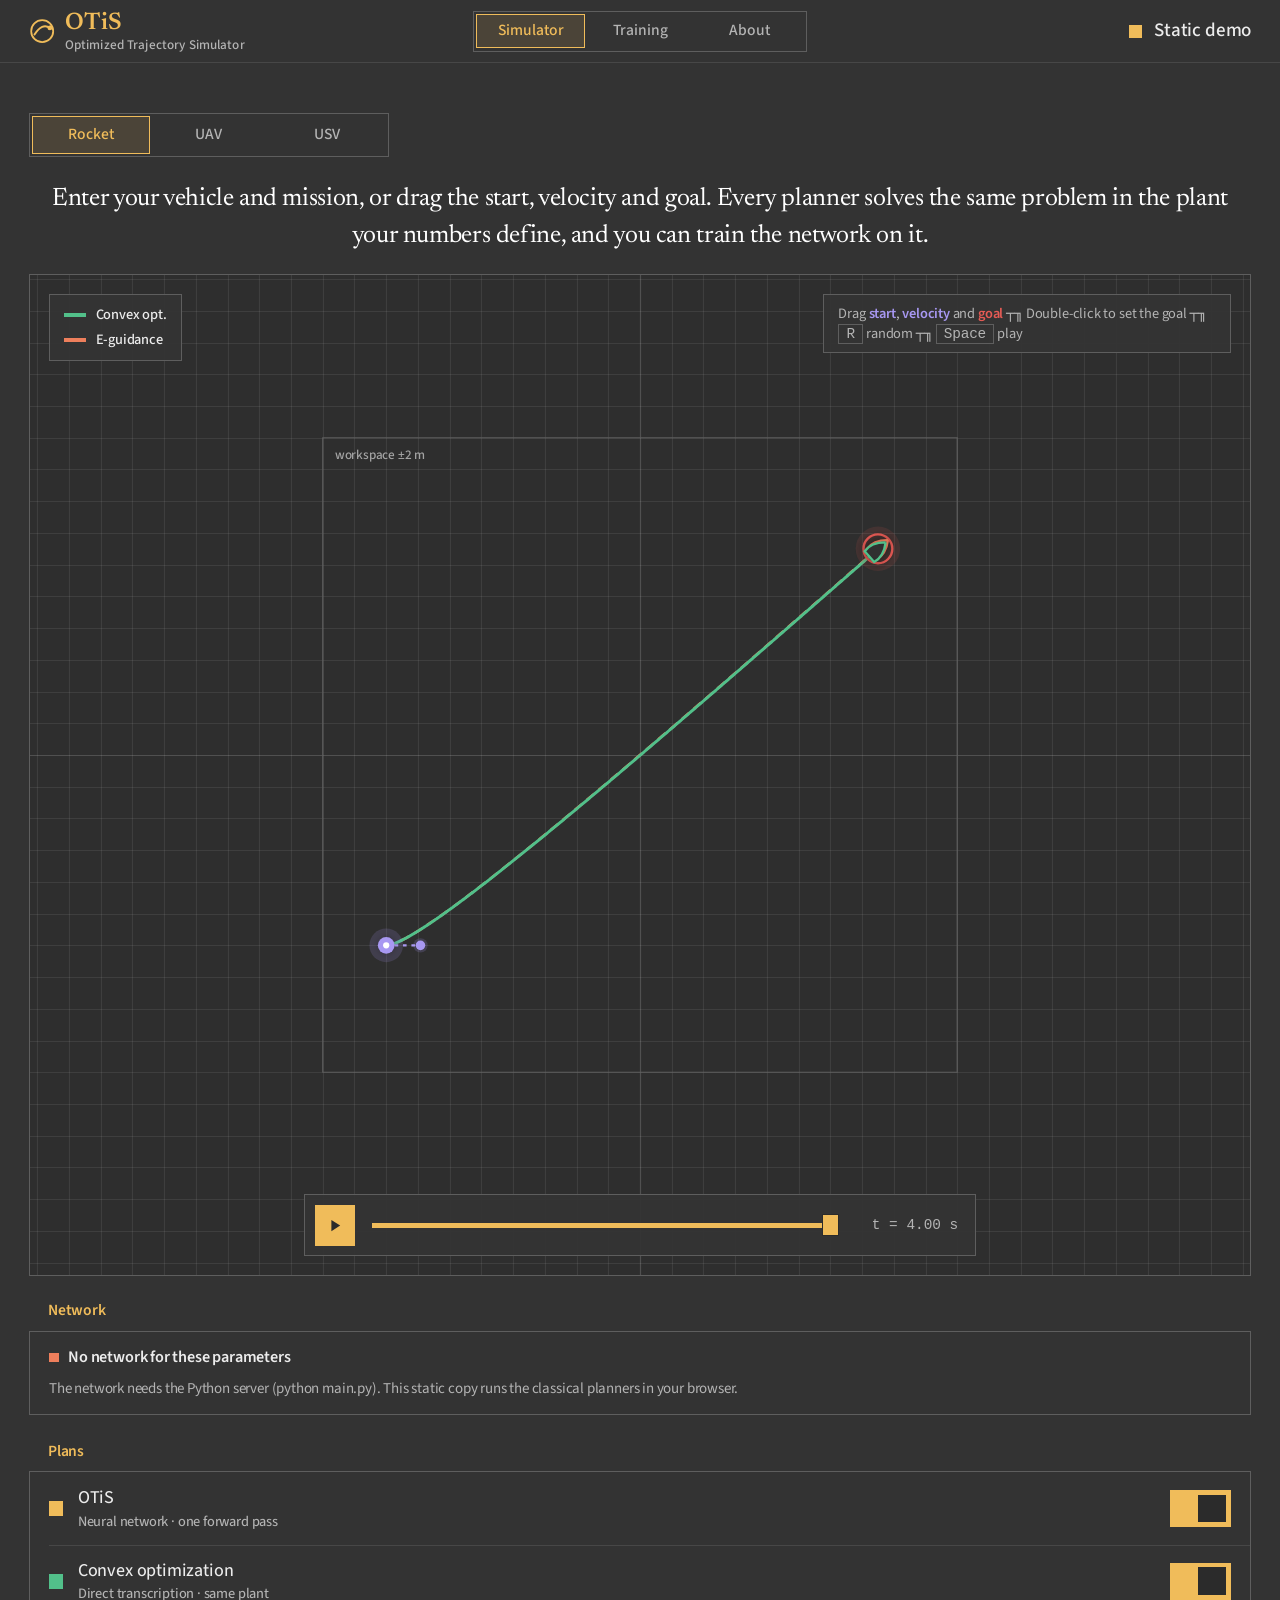
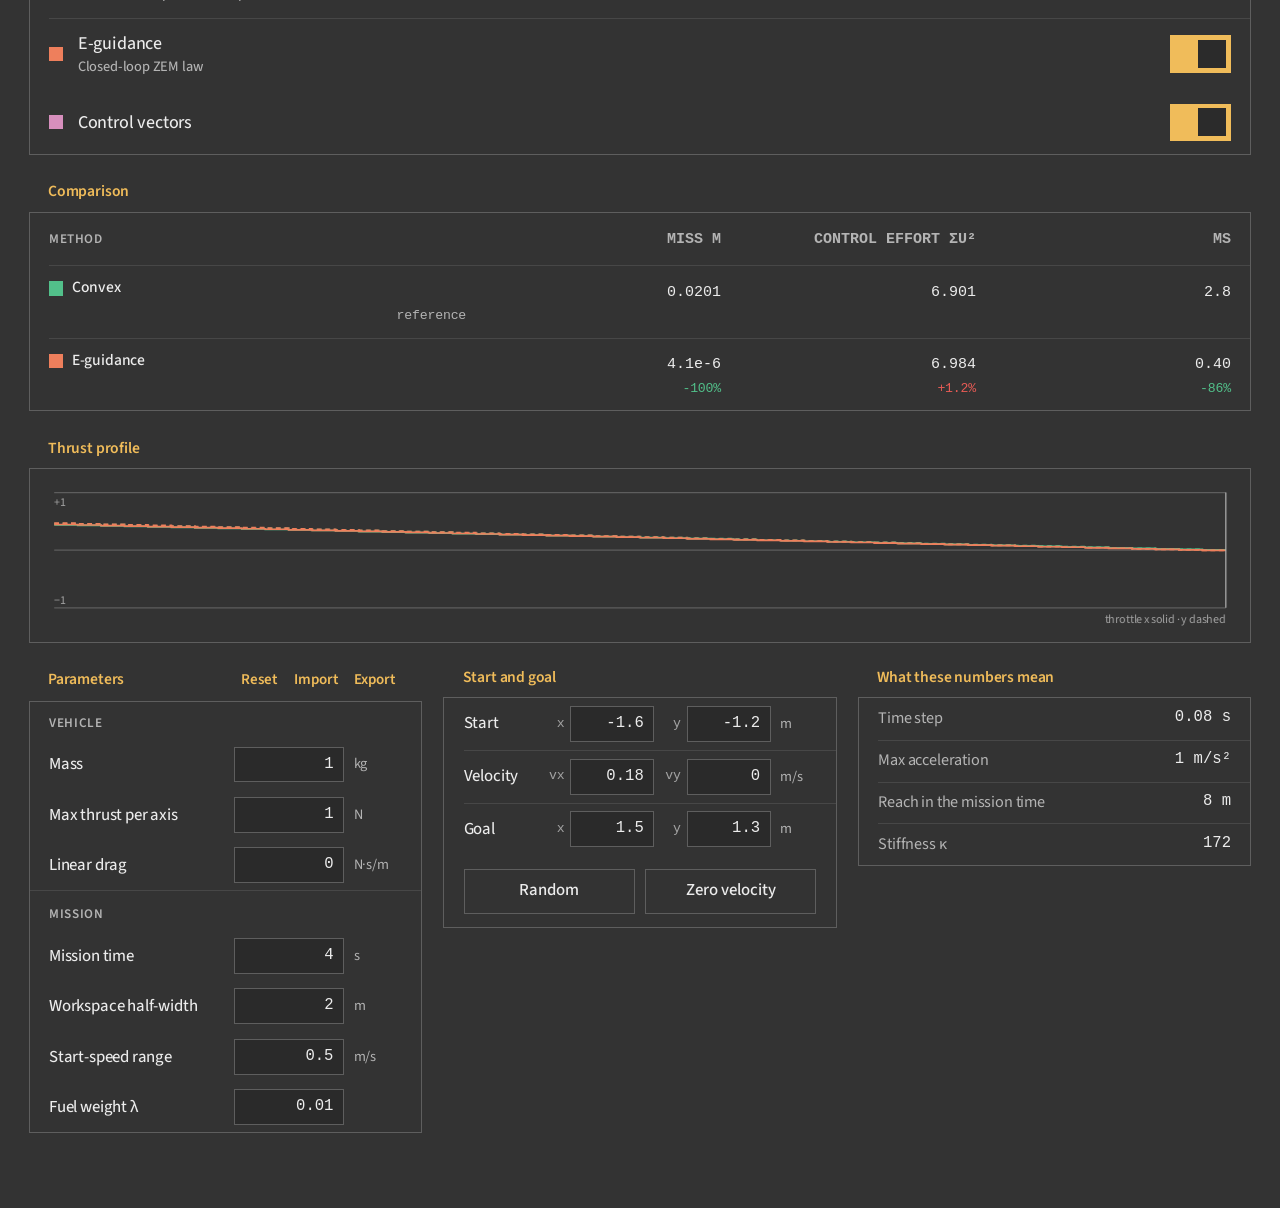
==== commit 2b14e815: "Rename the About title to How it works. Use a section heading that tells judges what the tab explain" ====
--- a/otis/web/index.html
+++ b/otis/web/index.html
@@ -24,7 +24,7 @@
         <button role="tab" data-tab="about">About</button>
         <span class="seg-thumb"></span>
       </div>
-      <div class="status" id="status"><span class="dot"></span><span id="status-text">Connecting…</span></div>
+      <div class="status" id="status"><span class="dot"></span><span id="status-text">ConnectingΓÇª</span></div>
     </div>
   </header>
 
@@ -79,7 +79,7 @@
         <div class="stage card">
           <canvas id="sim-canvas"></canvas>
           <div class="legend glass" id="sim-legend"></div>
-          <div class="hint glass" id="sim-hint">Drag <b class="c-start">start</b>, <b class="c-vel">velocity</b> and <b class="c-goal">goal</b> · Double-click to set the goal · <kbd>R</kbd> random · <kbd>Space</kbd> play</div>
+          <div class="hint glass" id="sim-hint">Drag <b class="c-start">start</b>, <b class="c-vel">velocity</b> and <b class="c-goal">goal</b> ┬╖ Double-click to set the goal ┬╖ <kbd>R</kbd> random ┬╖ <kbd>Space</kbd> play</div>
           <div class="transport glass">
             <button class="icon-btn" id="play-btn" aria-label="Play"><svg viewBox="0 0 24 24"><path d="M8 5v14l11-7z"/></svg></button>
             <input type="range" id="time-slider" min="0" max="50" value="50" step="0.01" aria-label="Time">
@@ -158,10 +158,10 @@
                 <div class="progress"><div id="progress-bar"></div></div>
               </div>
               <div class="kpis">
-                <div class="kpi"><span class="kpi-val" id="k-loss">—</span><span class="kpi-lab">Validation loss</span></div>
-                <div class="kpi"><span class="kpi-val" id="k-dist">—</span><span class="kpi-lab">Mean miss</span></div>
-                <div class="kpi"><span class="kpi-val" id="k-rate">—</span><span class="kpi-lab">Steps / s</span></div>
-                <div class="kpi"><span class="kpi-val" id="k-params">—</span><span class="kpi-lab">Parameters</span></div>
+                <div class="kpi"><span class="kpi-val" id="k-loss">ΓÇö</span><span class="kpi-lab">Validation loss</span></div>
+                <div class="kpi"><span class="kpi-val" id="k-dist">ΓÇö</span><span class="kpi-lab">Mean miss</span></div>
+                <div class="kpi"><span class="kpi-val" id="k-rate">ΓÇö</span><span class="kpi-lab">Steps / s</span></div>
+                <div class="kpi"><span class="kpi-val" id="k-params">ΓÇö</span><span class="kpi-lab">Parameters</span></div>
               </div>
             </div>
           </div>
@@ -186,14 +186,14 @@
           </div>
         </div>
         <div class="table-wrap log-wrap"><table id="log-table"></table></div>
-        <small class="muted log-foot">Validation metrics are measured on the same fixed set of unseen missions at every row. Δ val is the change from the row below. Time excludes compilation and pauses.</small>
+        <small class="muted log-foot">Validation metrics are measured on the same fixed set of unseen missions at every row. ╬ö val is the change from the row below. Time excludes compilation and pauses.</small>
       </div>
     </section>
 
     <!-- ======================= ABOUT ======================= -->
     <section class="view" id="view-about" aria-labelledby="about-title">
       <div class="hero">
-        <h1 id="about-title">A thrust plan, from start to goal.</h1>
+        <h1 id="about-title">How it works</h1>
       </div>
       <div class="about">
         <div class="card about-lead">
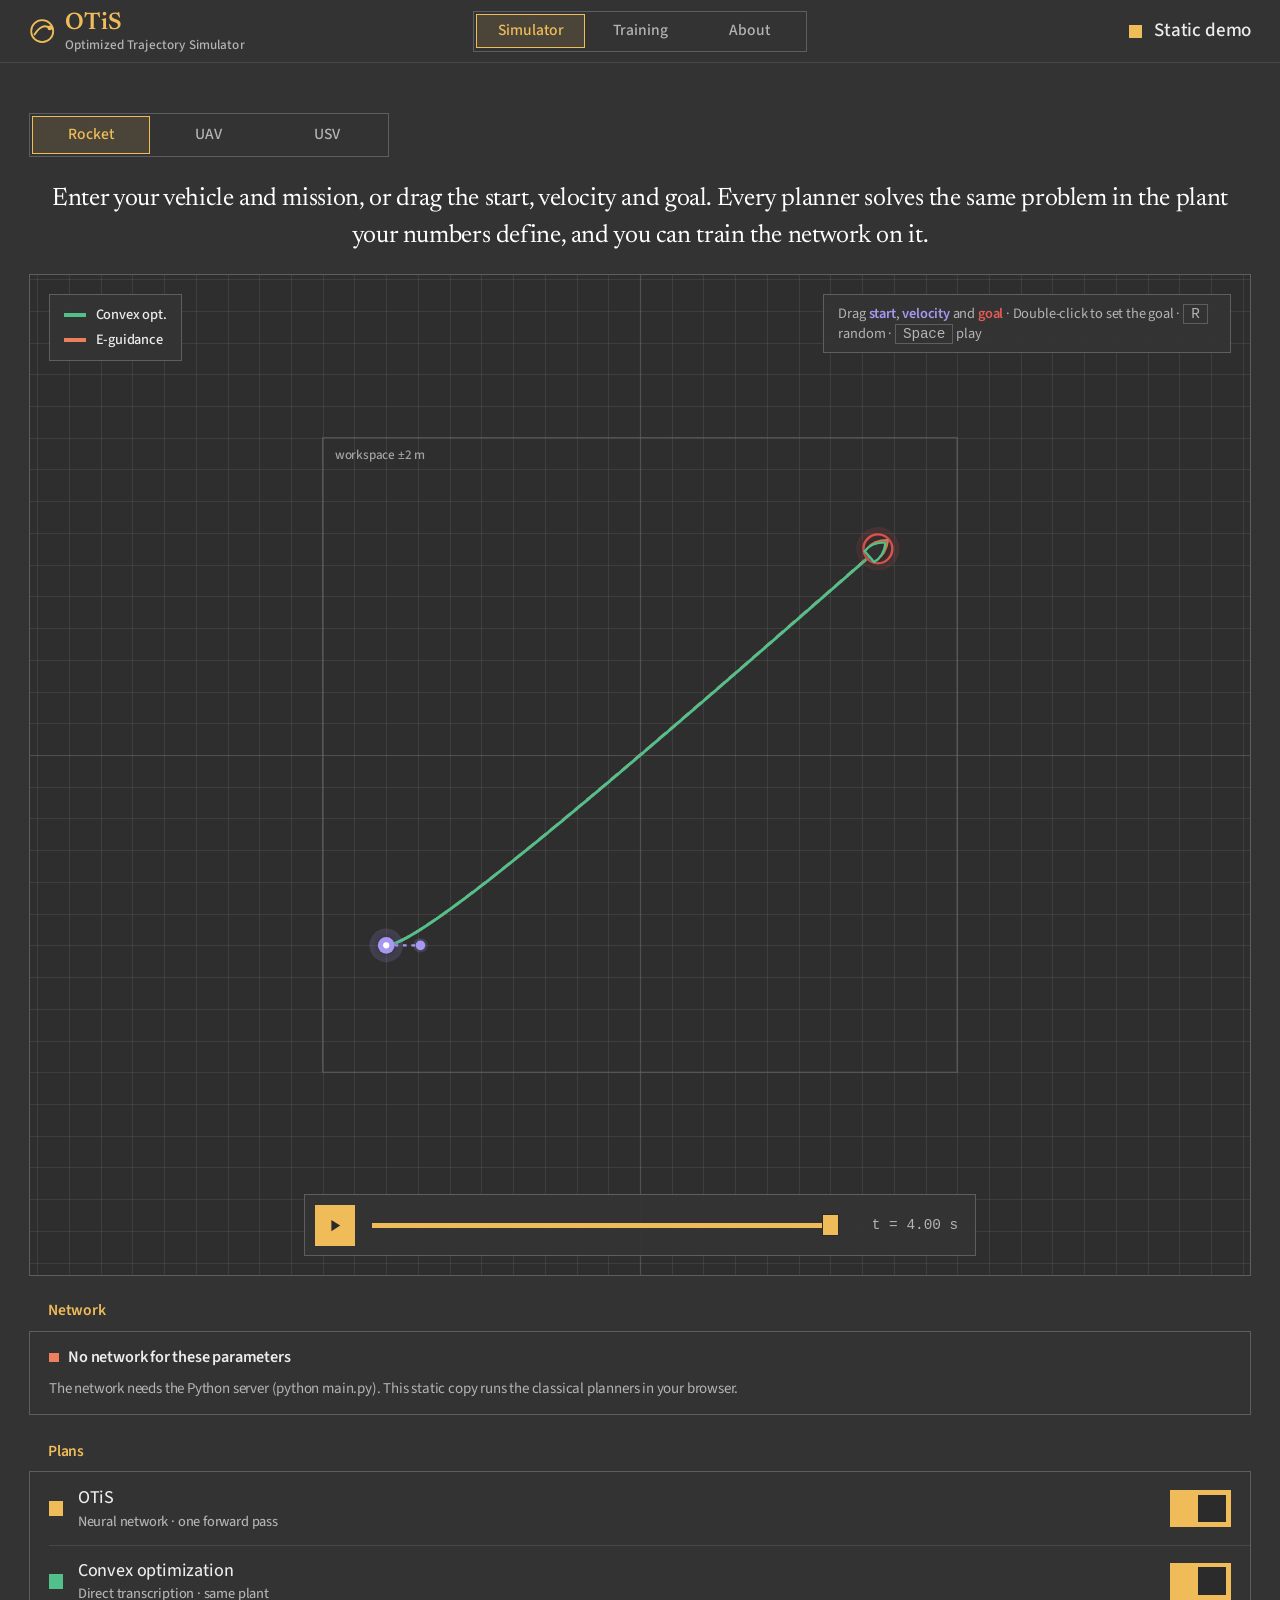
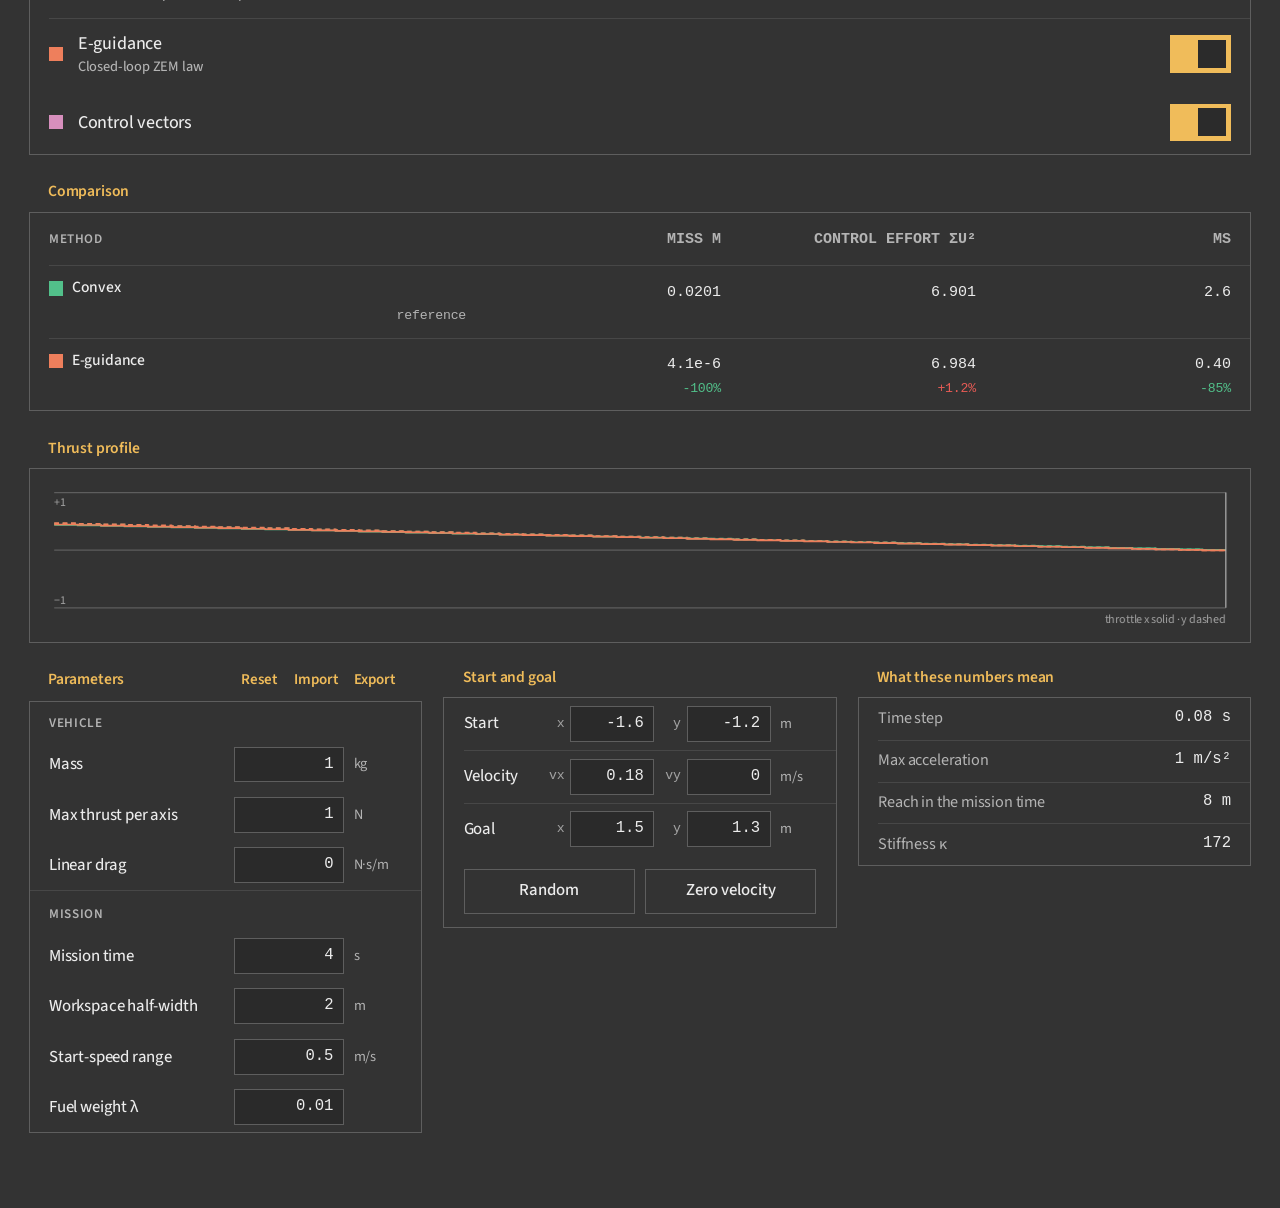
==== commit ac6f44e5: "Restore original punctuation in the About title change. Keep the How it works heading without alteri" ====
--- a/otis/web/index.html
+++ b/otis/web/index.html
@@ -24,7 +24,7 @@
         <button role="tab" data-tab="about">About</button>
         <span class="seg-thumb"></span>
       </div>
-      <div class="status" id="status"><span class="dot"></span><span id="status-text">ConnectingΓÇª</span></div>
+      <div class="status" id="status"><span class="dot"></span><span id="status-text">Connecting…</span></div>
     </div>
   </header>
 
@@ -79,7 +79,7 @@
         <div class="stage card">
           <canvas id="sim-canvas"></canvas>
           <div class="legend glass" id="sim-legend"></div>
-          <div class="hint glass" id="sim-hint">Drag <b class="c-start">start</b>, <b class="c-vel">velocity</b> and <b class="c-goal">goal</b> ┬╖ Double-click to set the goal ┬╖ <kbd>R</kbd> random ┬╖ <kbd>Space</kbd> play</div>
+          <div class="hint glass" id="sim-hint">Drag <b class="c-start">start</b>, <b class="c-vel">velocity</b> and <b class="c-goal">goal</b> · Double-click to set the goal · <kbd>R</kbd> random · <kbd>Space</kbd> play</div>
           <div class="transport glass">
             <button class="icon-btn" id="play-btn" aria-label="Play"><svg viewBox="0 0 24 24"><path d="M8 5v14l11-7z"/></svg></button>
             <input type="range" id="time-slider" min="0" max="50" value="50" step="0.01" aria-label="Time">
@@ -158,10 +158,10 @@
                 <div class="progress"><div id="progress-bar"></div></div>
               </div>
               <div class="kpis">
-                <div class="kpi"><span class="kpi-val" id="k-loss">ΓÇö</span><span class="kpi-lab">Validation loss</span></div>
-                <div class="kpi"><span class="kpi-val" id="k-dist">ΓÇö</span><span class="kpi-lab">Mean miss</span></div>
-                <div class="kpi"><span class="kpi-val" id="k-rate">ΓÇö</span><span class="kpi-lab">Steps / s</span></div>
-                <div class="kpi"><span class="kpi-val" id="k-params">ΓÇö</span><span class="kpi-lab">Parameters</span></div>
+                <div class="kpi"><span class="kpi-val" id="k-loss">—</span><span class="kpi-lab">Validation loss</span></div>
+                <div class="kpi"><span class="kpi-val" id="k-dist">—</span><span class="kpi-lab">Mean miss</span></div>
+                <div class="kpi"><span class="kpi-val" id="k-rate">—</span><span class="kpi-lab">Steps / s</span></div>
+                <div class="kpi"><span class="kpi-val" id="k-params">—</span><span class="kpi-lab">Parameters</span></div>
               </div>
             </div>
           </div>
@@ -186,7 +186,7 @@
           </div>
         </div>
         <div class="table-wrap log-wrap"><table id="log-table"></table></div>
-        <small class="muted log-foot">Validation metrics are measured on the same fixed set of unseen missions at every row. ╬ö val is the change from the row below. Time excludes compilation and pauses.</small>
+        <small class="muted log-foot">Validation metrics are measured on the same fixed set of unseen missions at every row. Δ val is the change from the row below. Time excludes compilation and pauses.</small>
       </div>
     </section>
 
